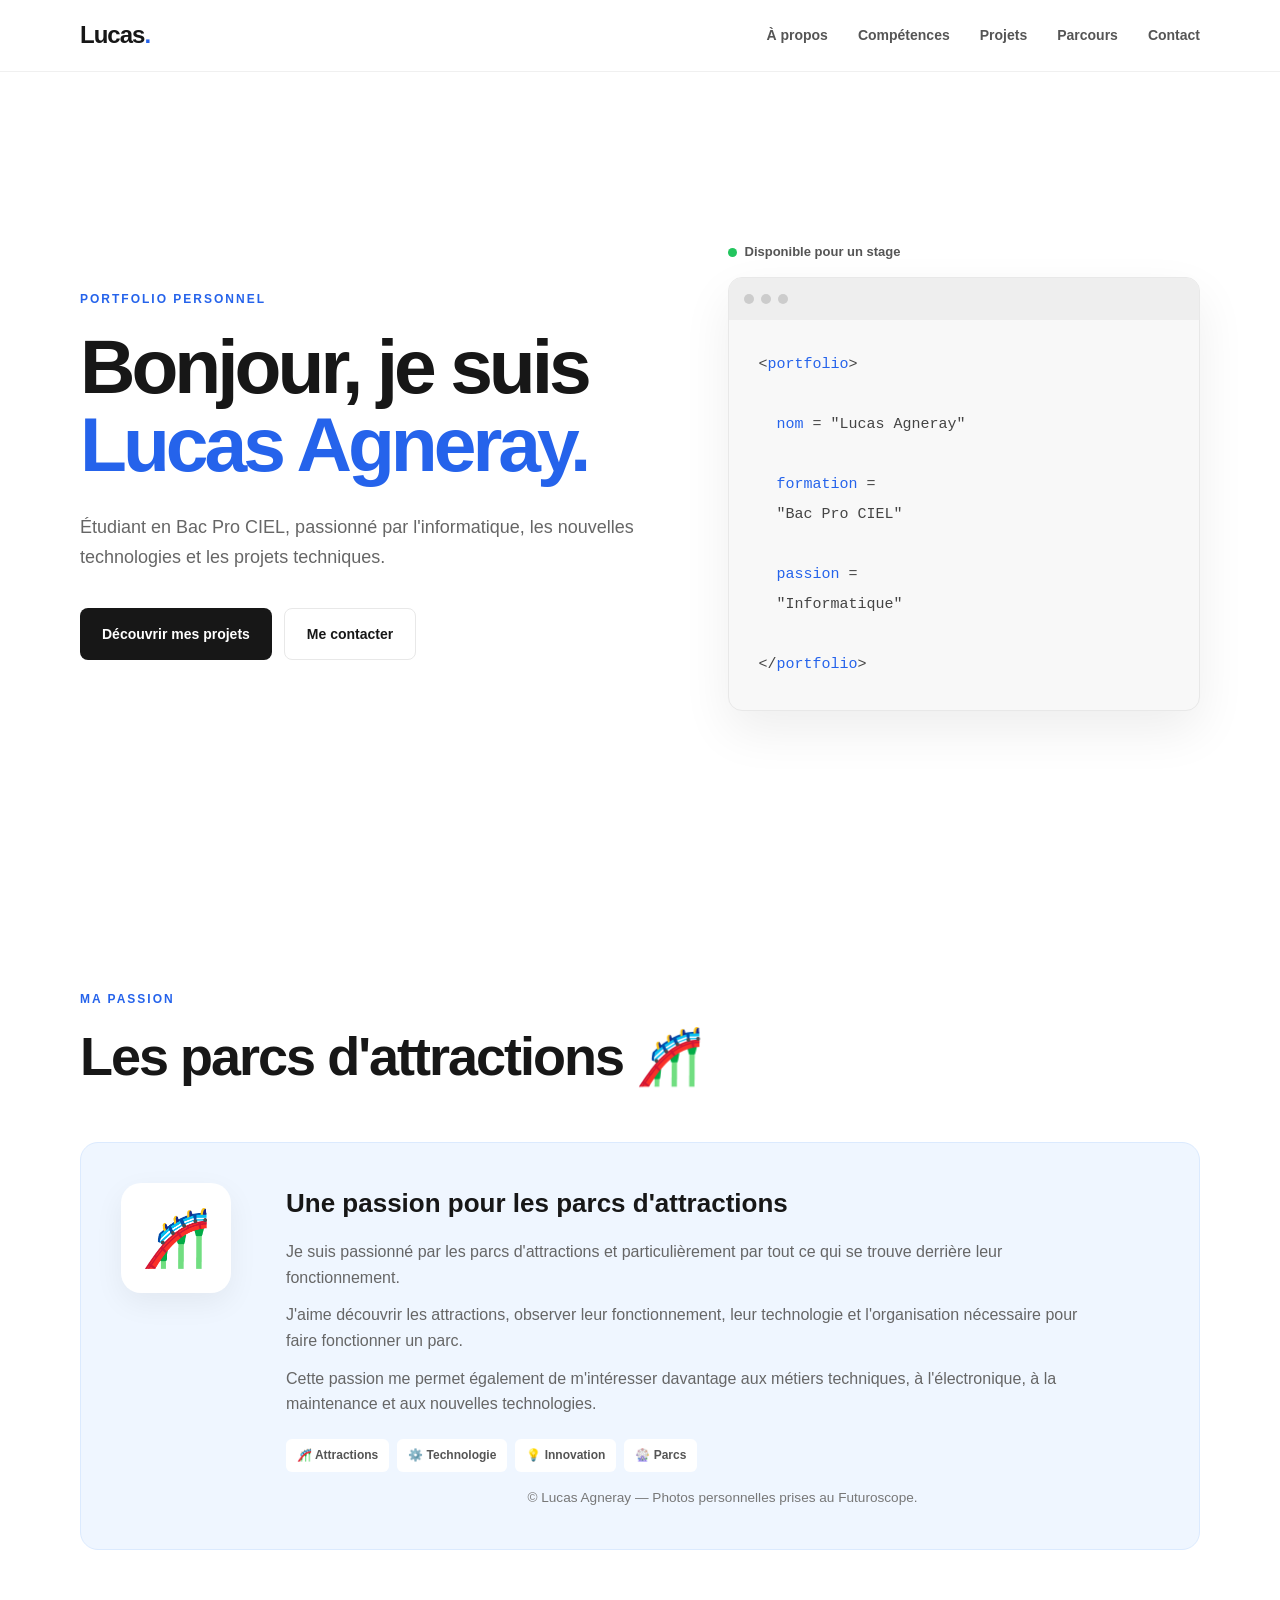
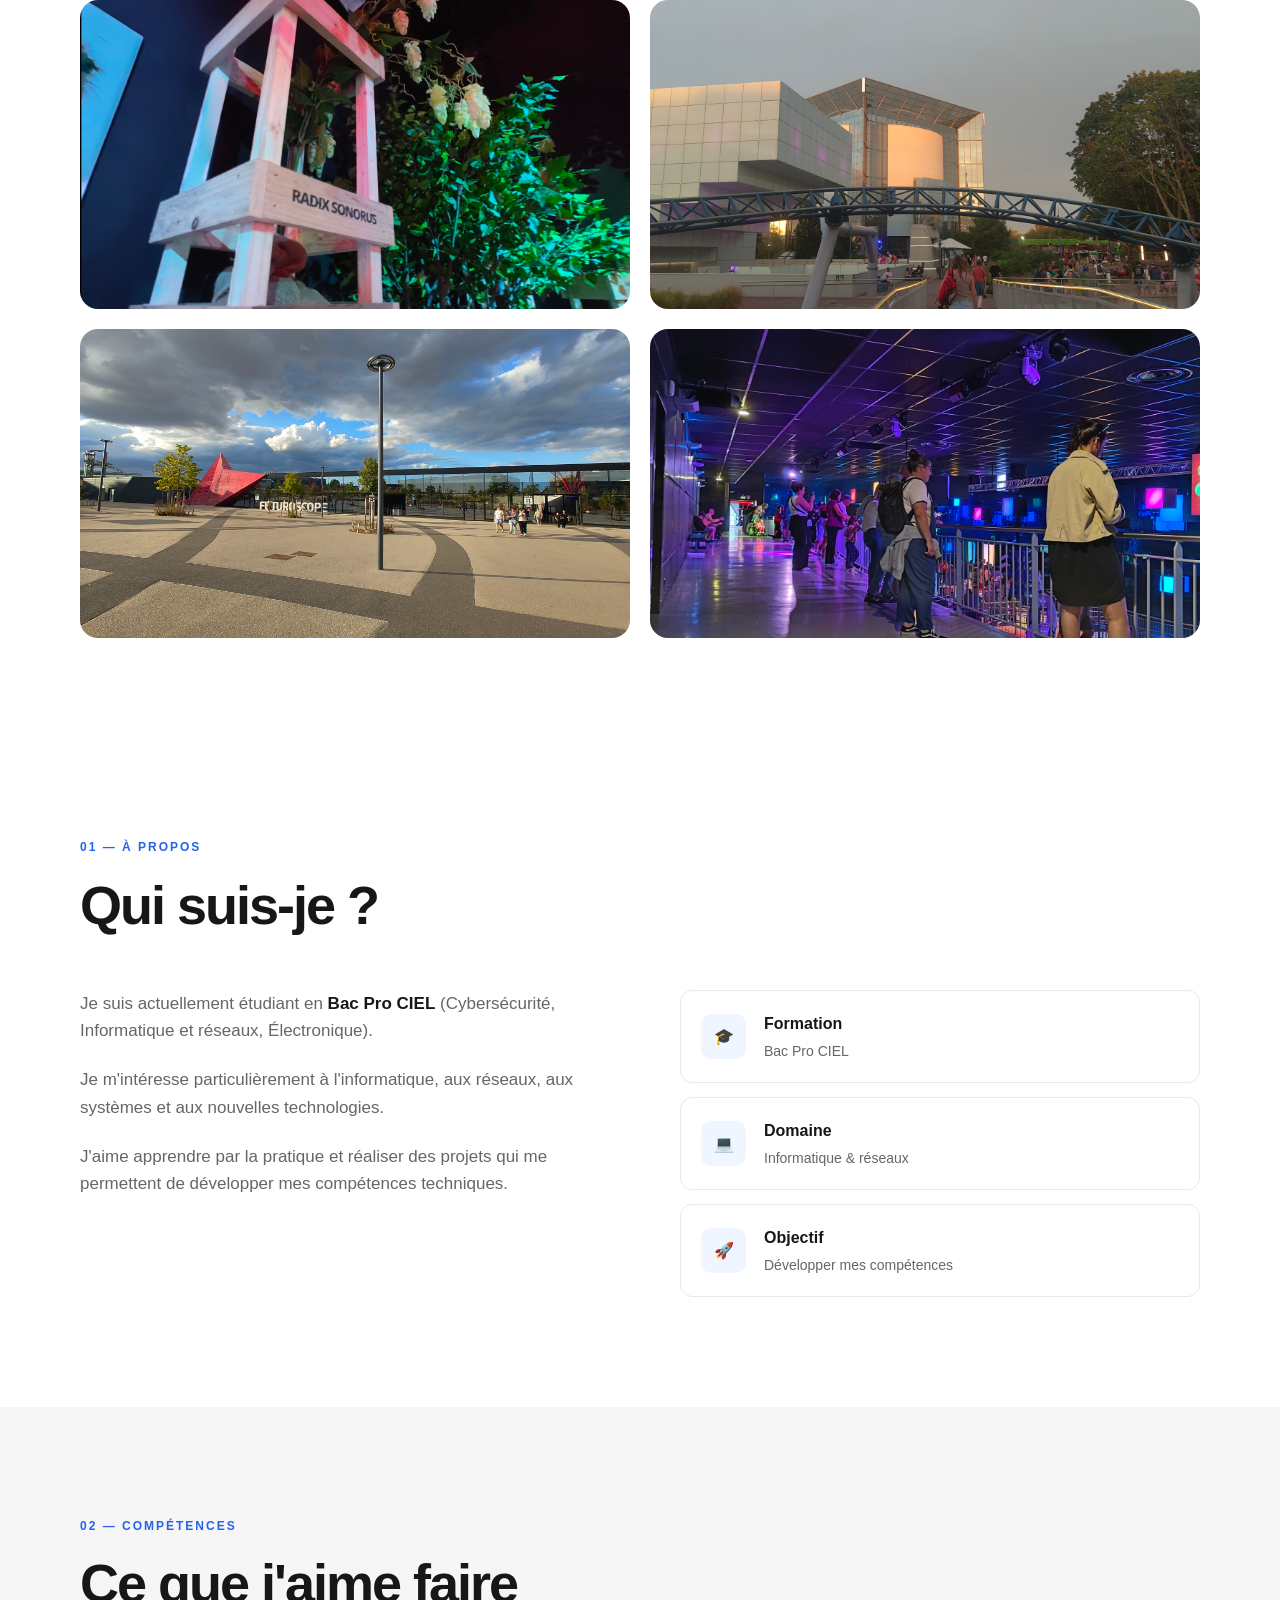
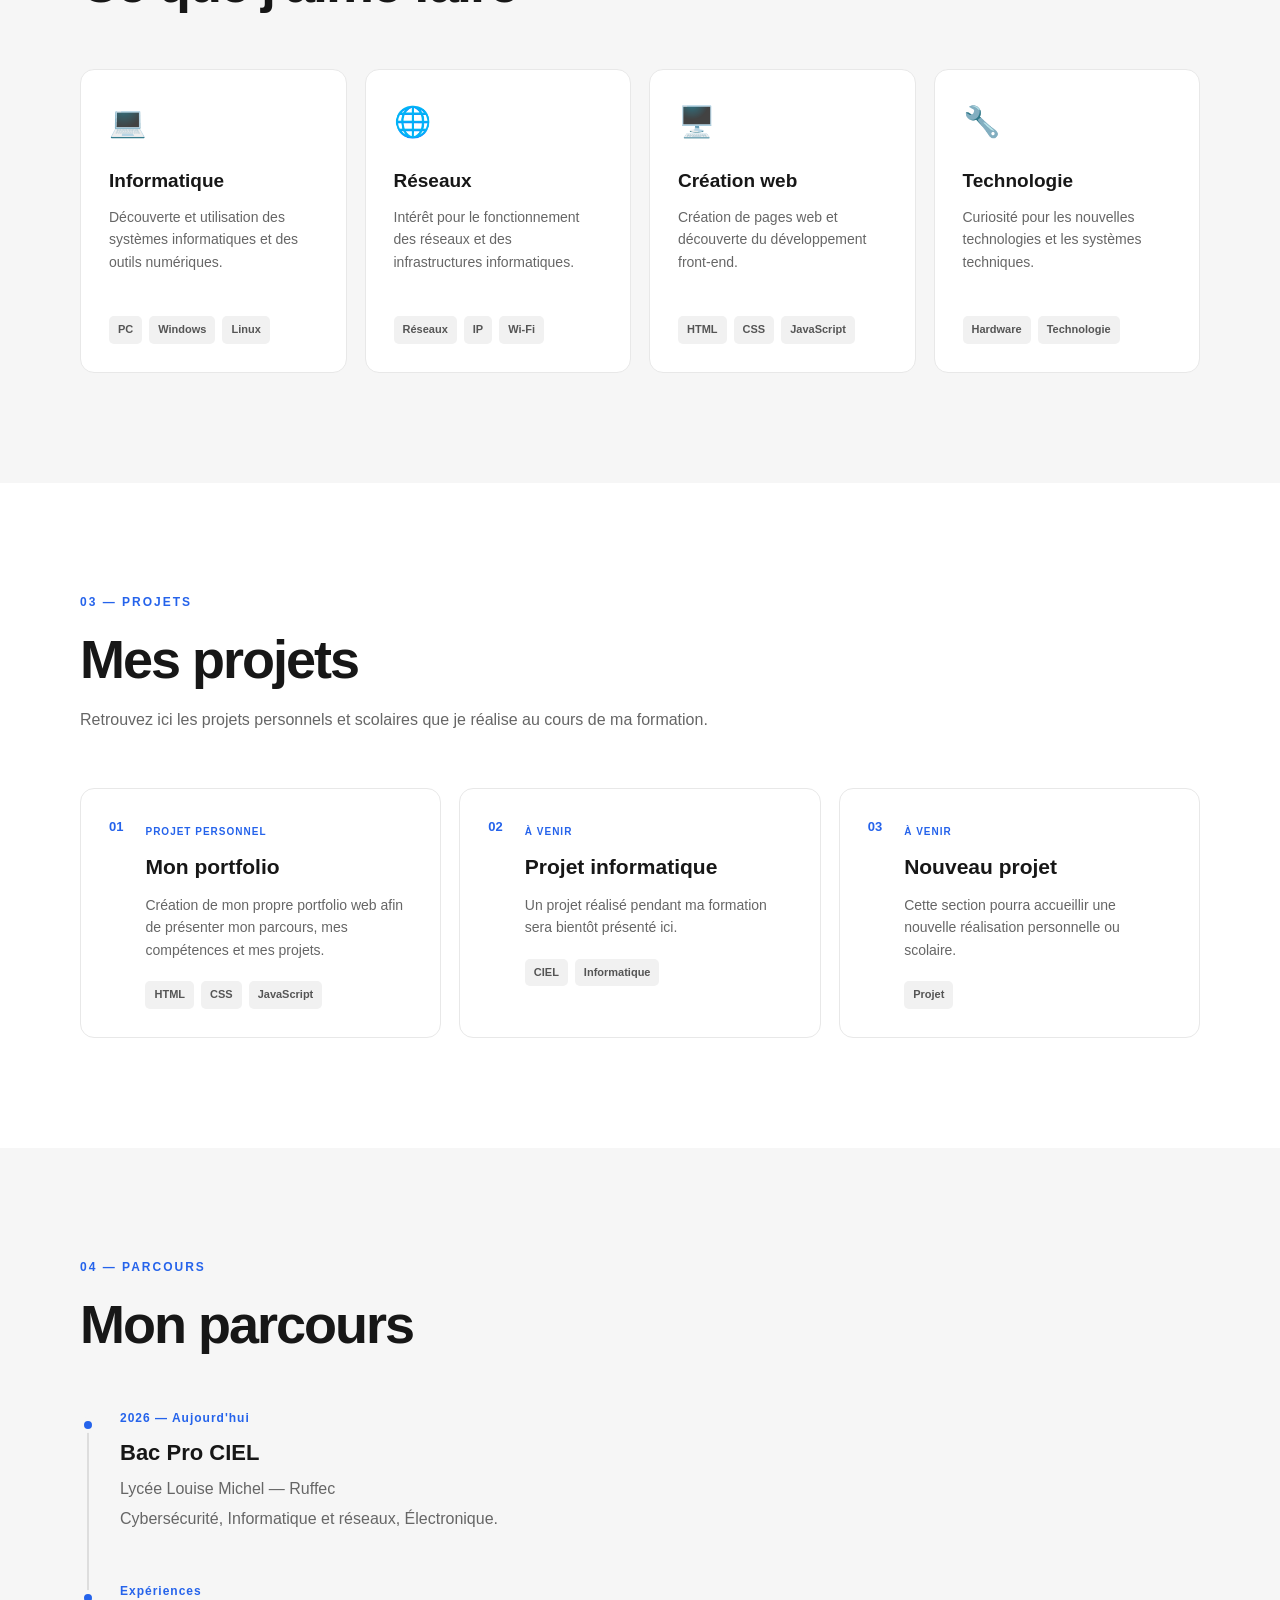
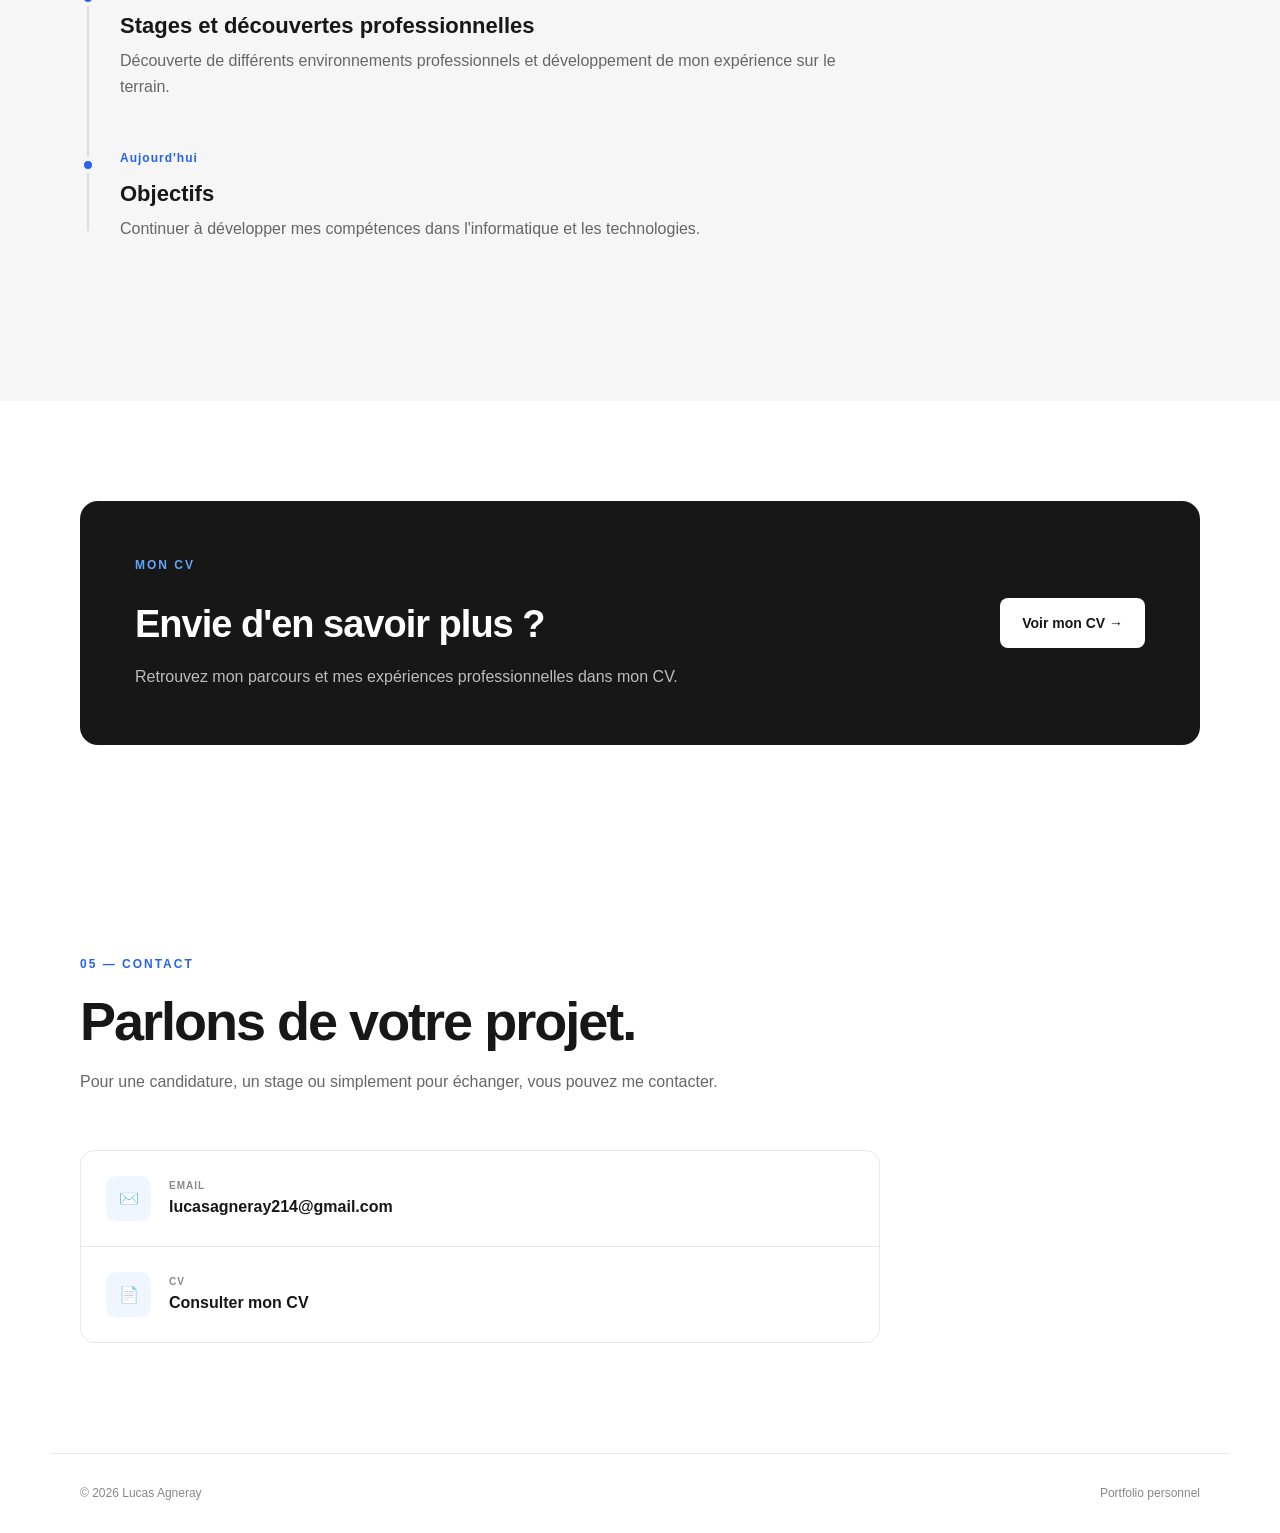
==== index.html @ c35732d3 "Version propre du portfolio" ====
<!DOCTYPE html>
<html lang="fr">
<head>
    <meta charset="UTF-8">
    <meta name="viewport" content="width=device-width, initial-scale=1.0">

    <!-- Empêche les moteurs de recherche d'indexer la page -->
    <meta name="robots" content="noindex, nofollow, noarchive">

    <meta name="description" content="Portfolio personnel de Lucas Agneray">
    <title>Lucas Agneray — Portfolio</title>

    <link rel="stylesheet" href="style.css">
</head>

<body>

    <!-- ================= HEADER ================= -->

    <header class="header">
        <nav class="navbar">

            <a href="#accueil" class="logo">
                Lucas<span>.</span>
            </a>

            <div class="nav-links">
                <a href="#apropos">À propos</a>
                <a href="#competences">Compétences</a>
                <a href="#projets">Projets</a>
                <a href="#parcours">Parcours</a>
                <a href="#contact">Contact</a>
            </div>

            <button class="menu-button" id="menuButton" aria-label="Ouvrir le menu">
                ☰
            </button>

        </nav>
    </header>


    <main>

        <!-- ================= ACCUEIL ================= -->

        <section id="accueil" class="hero">

            <div class="hero-content">

                <p class="eyebrow">PORTFOLIO PERSONNEL</p>

                <h1>
                    Bonjour, je suis<br>
                    <span>Lucas Agneray.</span>
                </h1>

                <p class="hero-description">
                    Étudiant en Bac Pro CIEL, passionné par
                    l'informatique, les nouvelles technologies
                    et les projets techniques.
                </p>

                <div class="hero-buttons">
                    <a href="#projets" class="button primary">
                        Découvrir mes projets
                    </a>

                    <a href="#contact" class="button secondary">
                        Me contacter
                    </a>
                </div>

            </div>

            <div class="hero-card">

                <div class="status">
                    <span class="status-dot"></span>
                    Disponible pour un stage
                </div>

                <div class="code-window">

                    <div class="window-top">
                        <span></span>
                        <span></span>
                        <span></span>
                    </div>

                    <pre><code>&lt;<span>portfolio</span>&gt;

  <span>nom</span> = "Lucas Agneray"

  <span>formation</span> =
  "Bac Pro CIEL"

  <span>passion</span> =
  "Informatique"

&lt;/<span>portfolio</span>&gt;</code></pre>

                </div>

            </div>

        </section>


        <!-- ================= À PROPOS ================= -->
    <!-- ================= PASSION ================= -->

<section id="passion" class="section passion-section">

    <div class="section-title">

        <p class="eyebrow">MA PASSION</p>

        <h2>Les parcs d'attractions 🎢</h2>

    </div>

    <div class="passion-card">

        <div class="passion-icon">

            🎢

        </div>

        <div class="passion-content">

            <h3>Une passion pour les parcs d'attractions</h3>

            <p>

                Je suis passionné par les parcs d'attractions et

                particulièrement par tout ce qui se trouve derrière

                leur fonctionnement.

            </p>

            <p>

                J'aime découvrir les attractions, observer leur

                fonctionnement, leur technologie et l'organisation

                nécessaire pour faire fonctionner un parc.

            </p>

            <p>

                Cette passion me permet également de m'intéresser

                davantage aux métiers techniques, à l'électronique,

                à la maintenance et aux nouvelles technologies.

            </p>

            <div class="passion-tags">

                <span>🎢 Attractions</span>

                <span>⚙️ Technologie</span>

                <span>💡 Innovation</span>

                <span>🎡 Parcs</span>

            </div>
            <!-- ================= CRÉDIT PHOTOS ================= -->

<div class="photo-credit">

    © Lucas Agneray — Photos personnelles prises au Futuroscope.

</div>

        </div>

    </div>

    <!-- ================= PHOTOS ================= -->

    <div class="passion-gallery">

        <img src="LSDM1.jpg" alt="Photo prise au Futuroscope">

        <img src="OM1.jpg" alt="Photo prise au Futuroscope">

        <img src="EP1.jpg" alt="Photo prise au Futuroscope">

        <img src="DALR1.jpg" alt="Photo prise au Futuroscope">

    </div>

</section>
        <section id="apropos" class="section">

            <div class="section-title">
                <p class="eyebrow">01 — À PROPOS</p>
                <h2>Qui suis-je ?</h2>
            </div>

            <div class="about-grid">

                <div class="about-text">

                    <p>
                        Je suis actuellement étudiant en
                        <strong>Bac Pro CIEL</strong>
                        (Cybersécurité, Informatique et réseaux,
                        Électronique).
                    </p>

                    <p>
                        Je m'intéresse particulièrement à
                        l'informatique, aux réseaux, aux systèmes
                        et aux nouvelles technologies.
                    </p>

                    <p>
                        J'aime apprendre par la pratique et
                        réaliser des projets qui me permettent
                        de développer mes compétences techniques.
                    </p>

                </div>

                <div class="about-info">

                    <div class="info-card">
                        <span class="info-icon">🎓</span>
                        <div>
                            <strong>Formation</strong>
                            <p>Bac Pro CIEL</p>
                        </div>
                    </div>

                    <div class="info-card">
                        <span class="info-icon">💻</span>
                        <div>
                            <strong>Domaine</strong>
                            <p>Informatique & réseaux</p>
                        </div>
                    </div>

                    <div class="info-card">
                        <span class="info-icon">🚀</span>
                        <div>
                            <strong>Objectif</strong>
                            <p>Développer mes compétences</p>
                        </div>
                    </div>

                </div>

            </div>

        </section>


        <!-- ================= COMPÉTENCES ================= -->

        <section id="competences" class="section gray-section">

            <div class="section-title">
                <p class="eyebrow">02 — COMPÉTENCES</p>
                <h2>Ce que j'aime faire</h2>
            </div>

            <div class="skills-grid">

                <article class="skill-card">

                    <div class="skill-icon">💻</div>

                    <h3>Informatique</h3>

                    <p>
                        Découverte et utilisation des systèmes
                        informatiques et des outils numériques.
                    </p>

                    <div class="tags">
                        <span>PC</span>
                        <span>Windows</span>
                        <span>Linux</span>
                    </div>

                </article>


                <article class="skill-card">

                    <div class="skill-icon">🌐</div>

                    <h3>Réseaux</h3>

                    <p>
                        Intérêt pour le fonctionnement des réseaux
                        et des infrastructures informatiques.
                    </p>

                    <div class="tags">
                        <span>Réseaux</span>
                        <span>IP</span>
                        <span>Wi-Fi</span>
                    </div>

                </article>


                <article class="skill-card">

                    <div class="skill-icon">🖥️</div>

                    <h3>Création web</h3>

                    <p>
                        Création de pages web et découverte du
                        développement front-end.
                    </p>

                    <div class="tags">
                        <span>HTML</span>
                        <span>CSS</span>
                        <span>JavaScript</span>
                    </div>

                </article>


                <article class="skill-card">

                    <div class="skill-icon">🔧</div>

                    <h3>Technologie</h3>

                    <p>
                        Curiosité pour les nouvelles technologies
                        et les systèmes techniques.
                    </p>

                    <div class="tags">
                        <span>Hardware</span>
                        <span>Technologie</span>
                    </div>

                </article>

            </div>

        </section>


        <!-- ================= PROJETS ================= -->

        <section id="projets" class="section">

            <div class="section-title">
                <p class="eyebrow">03 — PROJETS</p>
                <h2>Mes projets</h2>

                <p class="section-description">
                    Retrouvez ici les projets personnels et scolaires
                    que je réalise au cours de ma formation.
                </p>
            </div>


            <div class="projects-grid">

                <article class="project-card">

                    <div class="project-number">
                        01
                    </div>

                    <div>
                        <span class="project-type">
                            PROJET PERSONNEL
                        </span>

                        <h3>Mon portfolio</h3>

                        <p>
                            Création de mon propre portfolio web
                            afin de présenter mon parcours,
                            mes compétences et mes projets.
                        </p>

                        <div class="tags">
                            <span>HTML</span>
                            <span>CSS</span>
                            <span>JavaScript</span>
                        </div>
                    </div>

                </article>


                <article class="project-card">

                    <div class="project-number">
                        02
                    </div>

                    <div>
                        <span class="project-type">
                            À VENIR
                        </span>

                        <h3>Projet informatique</h3>

                        <p>
                            Un projet réalisé pendant ma formation
                            sera bientôt présenté ici.
                        </p>

                        <div class="tags">
                            <span>CIEL</span>
                            <span>Informatique</span>
                        </div>
                    </div>

                </article>


                <article class="project-card">

                    <div class="project-number">
                        03
                    </div>

                    <div>
                        <span class="project-type">
                            À VENIR
                        </span>

                        <h3>Nouveau projet</h3>

                        <p>
                            Cette section pourra accueillir une
                            nouvelle réalisation personnelle ou scolaire.
                        </p>

                        <div class="tags">
                            <span>Projet</span>
                        </div>
                    </div>

                </article>

            </div>

        </section>


        <!-- ================= PARCOURS ================= -->

        <section id="parcours" class="section gray-section">

            <div class="section-title">
                <p class="eyebrow">04 — PARCOURS</p>
                <h2>Mon parcours</h2>
            </div>


            <div class="timeline">

                <div class="timeline-item">

                    <div class="timeline-dot"></div>

                    <div class="timeline-content">

                        <span class="timeline-date">
                            2026 — Aujourd'hui
                        </span>

                        <h3>Bac Pro CIEL</h3>

                        <p>
                            Lycée Louise Michel — Ruffec
                        </p>

                        <p>
                            Cybersécurité, Informatique et réseaux,
                            Électronique.
                        </p>

                    </div>

                </div>


                <div class="timeline-item">

                    <div class="timeline-dot"></div>

                    <div class="timeline-content">

                        <span class="timeline-date">
                            Expériences
                        </span>

                        <h3>Stages et découvertes professionnelles</h3>

                        <p>
                            Découverte de différents environnements
                            professionnels et développement de mon
                            expérience sur le terrain.
                        </p>

                    </div>

                </div>


                <div class="timeline-item">

                    <div class="timeline-dot"></div>

                    <div class="timeline-content">

                        <span class="timeline-date">
                            Aujourd'hui
                        </span>

                        <h3>Objectifs</h3>

                        <p>
                            Continuer à développer mes compétences
                            dans l'informatique et les technologies.
                        </p>

                    </div>

                </div>

            </div>

        </section>


        <!-- ================= CV ================= -->

        <section class="cv-section">

            <div>

                <p class="eyebrow">MON CV</p>

                <h2>
                    Envie d'en savoir plus ?
                </h2>

                <p>
                    Retrouvez mon parcours et mes expériences
                    professionnelles dans mon CV.
                </p>

            </div>

            <a href="CV.pdf" class="button white-button" target="_blank">
                Voir mon CV →
            </a>

        </section>


        <!-- ================= CONTACT ================= -->

        <section id="contact" class="section">

            <div class="contact-container">

                <div class="section-title">

                    <p class="eyebrow">05 — CONTACT</p>

                    <h2>
                        Parlons de votre projet.
                    </h2>

                    <p class="section-description">
                        Pour une candidature, un stage ou simplement
                        pour échanger, vous pouvez me contacter.
                    </p>

                </div>


                <div class="contact-card">

                    <div class="contact-item">

                        <span>✉️</span>

                        <div>
                            <small>EMAIL</small>

                            <a href="mailto:lucasagneray214@gmail.com">
                                lucasagneray214@gmail.com
                            </a>
                        </div>

                    </div>


                    <div class="contact-item">

                        <span>📄</span>

                        <div>
                            <small>CV</small>

                            <a href="CV.pdf" target="_blank">
                                Consulter mon CV
                            </a>
                        </div>

                    </div>

                </div>

            </div>

        </section>

    </main>


    <!-- ================= FOOTER ================= -->

    <footer class="footer">

        <p>
            © <span id="year"></span> Lucas Agneray
        </p>

        <p>
            Portfolio personnel
        </p>

    </footer>


    <script src="script.js"></script>

</body>
</html>
---- style.css ----
/* ==================================================
   RESET
================================================== */

* {
    margin: 0;
    padding: 0;
    box-sizing: border-box;
}

html {
    scroll-behavior: smooth;
}

body {
    font-family: Arial, Helvetica, sans-serif;
    color: #171717;
    background: #ffffff;
    line-height: 1.6;
}

a {
    color: inherit;
    text-decoration: none;
}

button {
    font-family: inherit;
}


/* ==================================================
   VARIABLES
================================================== */

:root {
    --black: #171717;
    --gray: #666666;
    --light-gray: #f6f6f6;
    --border: #e8e8e8;
    --accent: #2563eb;
    --accent-light: #eff6ff;
    --white: #ffffff;
}


/* ==================================================
   HEADER
================================================== */

.header {
    position: fixed;
    top: 0;
    left: 0;
    width: 100%;
    height: 72px;
    background: rgba(255, 255, 255, 0.92);
    backdrop-filter: blur(12px);
    border-bottom: 1px solid rgba(0, 0, 0, 0.06);
    z-index: 1000;
}

.navbar {
    max-width: 1180px;
    height: 100%;
    margin: auto;
    padding: 0 30px;

    display: flex;
    align-items: center;
    justify-content: space-between;
}

.logo {
    font-size: 24px;
    font-weight: 800;
    letter-spacing: -1px;
}

.logo span {
    color: var(--accent);
}

.nav-links {
    display: flex;
    gap: 30px;
}

.nav-links a {
    font-size: 14px;
    font-weight: 600;
    color: #555;
    transition: 0.2s;
}

.nav-links a:hover {
    color: var(--accent);
}

.menu-button {
    display: none;
    border: none;
    background: none;
    font-size: 25px;
    cursor: pointer;
}


/* ==================================================
   HERO
================================================== */

.hero {
    min-height: 100vh;
    max-width: 1180px;
    margin: auto;
    padding: 150px 30px 100px;

    display: grid;
    grid-template-columns: 1.1fr 0.9fr;
    align-items: center;
    gap: 70px;
}

.eyebrow {
    color: var(--accent);
    font-size: 12px;
    font-weight: 800;
    letter-spacing: 2px;
    margin-bottom: 18px;
}

.hero h1 {
    font-size: clamp(48px, 6vw, 78px);
    line-height: 1.02;
    letter-spacing: -4px;
    margin-bottom: 28px;
}

.hero h1 span {
    color: var(--accent);
}

.hero-description {
    max-width: 580px;
    color: var(--gray);
    font-size: 18px;
    line-height: 1.7;
    margin-bottom: 35px;
}

.hero-buttons {
    display: flex;
    gap: 12px;
    flex-wrap: wrap;
}

.button {
    display: inline-flex;
    align-items: center;
    justify-content: center;

    padding: 14px 22px;
    border-radius: 8px;

    font-size: 14px;
    font-weight: 700;

    transition: 0.2s;
}

.button.primary {
    background: var(--black);
    color: white;
}

.button.primary:hover {
    transform: translateY(-2px);
    background: #333;
}

.button.secondary {
    border: 1px solid var(--border);
    background: white;
}

.button.secondary:hover {
    border-color: var(--accent);
    color: var(--accent);
}


/* ==================================================
   HERO CARD
================================================== */

.hero-card {
    position: relative;
}

.status {
    display: inline-flex;
    align-items: center;
    gap: 8px;

    margin-bottom: 15px;

    font-size: 13px;
    font-weight: 600;
    color: #555;
}

.status-dot {
    width: 9px;
    height: 9px;
    background: #22c55e;
    border-radius: 50%;
}

.code-window {
    background: #f8f8f8;
    border: 1px solid var(--border);
    border-radius: 14px;
    overflow: hidden;
    box-shadow: 0 20px 50px rgba(0, 0, 0, 0.07);
}

.window-top {
    height: 42px;
    display: flex;
    align-items: center;
    gap: 7px;
    padding: 0 15px;
    background: #eeeeee;
}

.window-top span {
    width: 10px;
    height: 10px;
    border-radius: 50%;
    background: #cccccc;
}

.code-window pre {
    padding: 30px;
    overflow-x: auto;
}

.code-window code {
    font-family: "Courier New", monospace;
    font-size: 15px;
    line-height: 2;
    color: #444;
}

.code-window code span {
    color: var(--accent);
}


/* ==================================================
   SECTIONS
================================================== */

.section {
    max-width: 1180px;
    margin: auto;
    padding: 110px 30px;
}

.gray-section {
    max-width: none;
    padding-left: max(30px, calc((100% - 1120px) / 2));
    padding-right: max(30px, calc((100% - 1120px) / 2));
    background: var(--light-gray);
}

.section-title {
    max-width: 700px;
    margin-bottom: 55px;
}

.section-title h2 {
    font-size: clamp(36px, 5vw, 54px);
    line-height: 1.1;
    letter-spacing: -2px;
}

.section-description {
    color: var(--gray);
    margin-top: 18px;
}


/* ==================================================
   ABOUT
================================================== */

.about-grid {
    display: grid;
    grid-template-columns: 1fr 1fr;
    gap: 80px;
}

.about-text {
    font-size: 17px;
    color: var(--gray);
}

.about-text p {
    margin-bottom: 22px;
}

.about-text strong {
    color: var(--black);
}

.about-info {
    display: flex;
    flex-direction: column;
    gap: 14px;
}

.info-card {
    display: flex;
    align-items: center;
    gap: 18px;

    padding: 20px;

    border: 1px solid var(--border);
    border-radius: 12px;
    background: white;
}

.info-icon {
    width: 45px;
    height: 45px;

    display: flex;
    align-items: center;
    justify-content: center;

    background: var(--accent-light);
    border-radius: 10px;
}

.info-card strong {
    display: block;
    margin-bottom: 3px;
}

.info-card p {
    color: var(--gray);
    font-size: 14px;
}


/* ==================================================
   SKILLS
================================================== */

.skills-grid {
    display: grid;
    grid-template-columns: repeat(4, 1fr);
    gap: 18px;
}

.skill-card {
    background: white;
    border: 1px solid var(--border);
    border-radius: 14px;
    padding: 28px;

    transition: 0.25s;
}

.skill-card:hover {
    transform: translateY(-5px);
    box-shadow: 0 15px 35px rgba(0, 0, 0, 0.07);
}

.skill-icon {
    font-size: 30px;
    margin-bottom: 20px;
}

.skill-card h3 {
    font-size: 19px;
    margin-bottom: 10px;
}

.skill-card p {
    color: var(--gray);
    font-size: 14px;
    min-height: 90px;
}

.tags {
    display: flex;
    gap: 7px;
    flex-wrap: wrap;
    margin-top: 20px;
}

.tags span {
    background: #f1f1f1;
    border-radius: 5px;
    padding: 5px 9px;

    font-size: 11px;
    font-weight: 700;
    color: #555;
}


/* ==================================================
   PROJECTS
================================================== */

.projects-grid {
    display: grid;
    grid-template-columns: repeat(3, 1fr);
    gap: 18px;
}

.project-card {
    border: 1px solid var(--border);
    border-radius: 14px;
    padding: 28px;

    display: grid;
    grid-template-columns: auto 1fr;
    gap: 22px;

    transition: 0.25s;
}

.project-card:hover {
    border-color: #cfcfcf;
    transform: translateY(-4px);
}

.project-number {
    font-size: 13px;
    font-weight: 800;
    color: var(--accent);
}

.project-type {
    color: var(--accent);
    font-size: 10px;
    font-weight: 800;
    letter-spacing: 1px;
}

.project-card h3 {
    margin: 8px 0 10px;
    font-size: 21px;
}

.project-card p {
    color: var(--gray);
    font-size: 14px;
}


/* ==================================================
   TIMELINE
================================================== */

.timeline {
    max-width: 800px;
    position: relative;
}

.timeline::before {
    content: "";

    position: absolute;
    left: 7px;
    top: 10px;
    bottom: 10px;

    width: 2px;
    background: #dddddd;
}

.timeline-item {
    position: relative;
    padding-left: 40px;
    margin-bottom: 50px;
}

.timeline-dot {
    position: absolute;
    left: 0;
    top: 8px;

    width: 16px;
    height: 16px;

    border-radius: 50%;
    background: var(--accent);
    border: 4px solid var(--light-gray);
}

.timeline-date {
    display: block;
    color: var(--accent);
    font-size: 12px;
    font-weight: 800;
    letter-spacing: 1px;
    margin-bottom: 7px;
}

.timeline-content h3 {
    font-size: 22px;
    margin-bottom: 5px;
}

.timeline-content p {
    color: var(--gray);
    margin-bottom: 5px;
}


/* ==================================================
   CV SECTION
================================================== */

.cv-section {
    max-width: 1120px;
    margin: 100px auto;
    padding: 55px;

    border-radius: 18px;

    background: var(--black);
    color: white;

    display: flex;
    justify-content: space-between;
    align-items: center;
    gap: 30px;
}

.cv-section .eyebrow {
    color: #60a5fa;
}

.cv-section h2 {
    font-size: 38px;
    letter-spacing: -1px;
    margin-bottom: 10px;
}

.cv-section p {
    color: #bdbdbd;
}

.white-button {
    background: white;
    color: var(--black);
    white-space: nowrap;
}

.white-button:hover {
    transform: translateY(-2px);
}


/* ==================================================
   CONTACT
================================================== */

.contact-container {
    max-width: 800px;
}

.contact-card {
    border: 1px solid var(--border);
    border-radius: 14px;
    overflow: hidden;
}

.contact-item {
    display: flex;
    align-items: center;
    gap: 18px;

    padding: 25px;

    border-bottom: 1px solid var(--border);
}

.contact-item:last-child {
    border-bottom: none;
}

.contact-item > span {
    width: 45px;
    height: 45px;

    display: flex;
    align-items: center;
    justify-content: center;

    background: var(--accent-light);
    border-radius: 10px;
}

.contact-item small {
    display: block;
    color: #888;
    font-size: 10px;
    font-weight: 800;
    letter-spacing: 1px;
}

.contact-item a {
    font-weight: 600;
}

.contact-item a:hover {
    color: var(--accent);
}


/* ==================================================
   FOOTER
================================================== */

.footer {
    max-width: 1180px;
    margin: auto;

    padding: 30px;

    border-top: 1px solid var(--border);

    display: flex;
    justify-content: space-between;

    color: #888;
    font-size: 12px;
}


/* ==================================================
   RESPONSIVE
================================================== */

@media (max-width: 900px) {

    .nav-links {
        position: absolute;
        top: 72px;
        left: 0;
        width: 100%;

        display: none;
        flex-direction: column;
        gap: 0;

        background: white;
        border-bottom: 1px solid var(--border);
    }

    .nav-links.active {
        display: flex;
    }

    .nav-links a {
        padding: 16px 30px;
        border-bottom: 1px solid var(--border);
    }

    .menu-button {
        display: block;
    }

    .hero {
        grid-template-columns: 1fr;
        padding-top: 130px;
    }

    .skills-grid {
        grid-template-columns: repeat(2, 1fr);
    }

    .projects-grid {
        grid-template-columns: 1fr;
    }

    .about-grid {
        grid-template-columns: 1fr;
    }

    .cv-section {
        margin-left: 30px;
        margin-right: 30px;
    }
}


@media (max-width: 600px) {

    .navbar {
        padding: 0 20px;
    }

    .hero {
        padding-left: 20px;
        padding-right: 20px;
    }

    .hero h1 {
        font-size: 48px;
        letter-spacing: -2px;
    }

    .hero-description {
        font-size: 16px;
    }

    .section {
        padding: 80px 20px;
    }

    .gray-section {
        padding-left: 20px;
        padding-right: 20px;
    }

    .skills-grid {
        grid-template-columns: 1fr;
    }

    .cv-section {
        margin: 50px 20px;
        padding: 35px 25px;

        flex-direction: column;
        align-items: flex-start;
    }

    .cv-section h2 {
        font-size: 30px;
    }

    .footer {
        padding: 25px 20px;
    }

    .code-window pre {
        padding: 20px;
    }

    .code-window code {
        font-size: 12px;
    }
}
/* ==================================================
   PASSION
================================================== */

.passion-section {
    padding-top: 90px;
    padding-bottom: 90px;
}

.passion-card {
    display: grid;
    grid-template-columns: 130px 1fr;
    gap: 35px;

    padding: 40px;

    background: var(--accent-light);
    border: 1px solid #dbeafe;
    border-radius: 18px;
}

.passion-icon {
    width: 110px;
    height: 110px;

    display: flex;
    align-items: center;
    justify-content: center;

    background: white;
    border-radius: 20px;

    font-size: 55px;

    box-shadow: 0 10px 30px rgba(0, 0, 0, 0.06);
}

.passion-content h3 {
    font-size: 26px;
    margin-bottom: 15px;
}

.passion-content p {
    color: var(--gray);
    margin-bottom: 12px;
    max-width: 800px;
}

.passion-tags {
    display: flex;
    flex-wrap: wrap;
    gap: 8px;
    margin-top: 22px;
}

.passion-tags span {
    padding: 7px 11px;

    background: white;
    border-radius: 6px;

    font-size: 12px;
    font-weight: 700;
    color: #555;
}


/* VERSION MOBILE */

@media (max-width: 600px) {

    .passion-card {
        grid-template-columns: 1fr;
        padding: 28px;
    }

    .passion-icon {
        width: 80px;
        height: 80px;
        font-size: 40px;
    }

    .passion-content h3 {
        font-size: 22px;
    }

}
/* ================= GALERIE PASSION ================= */

.passion-gallery {
    display: grid;
    grid-template-columns: repeat(2, 1fr);
    gap: 20px;
    margin-top: 50px;
}

.passion-gallery img {
    width: 100%;
    aspect-ratio: 16 / 9;
    object-fit: cover;
    border-radius: 18px;
    display: block;
    transition: transform 0.3s ease;
}

.passion-gallery img:hover {
    transform: scale(1.02);
}

@media (max-width: 700px) {
    .passion-gallery {
        grid-template-columns: 1fr;
    }
}
/* ================= CRÉDIT PHOTOS ================= */

.photo-credit {
    margin-top: 15px;
    text-align: center;
    font-size: 0.85rem;
    color: #777;
}
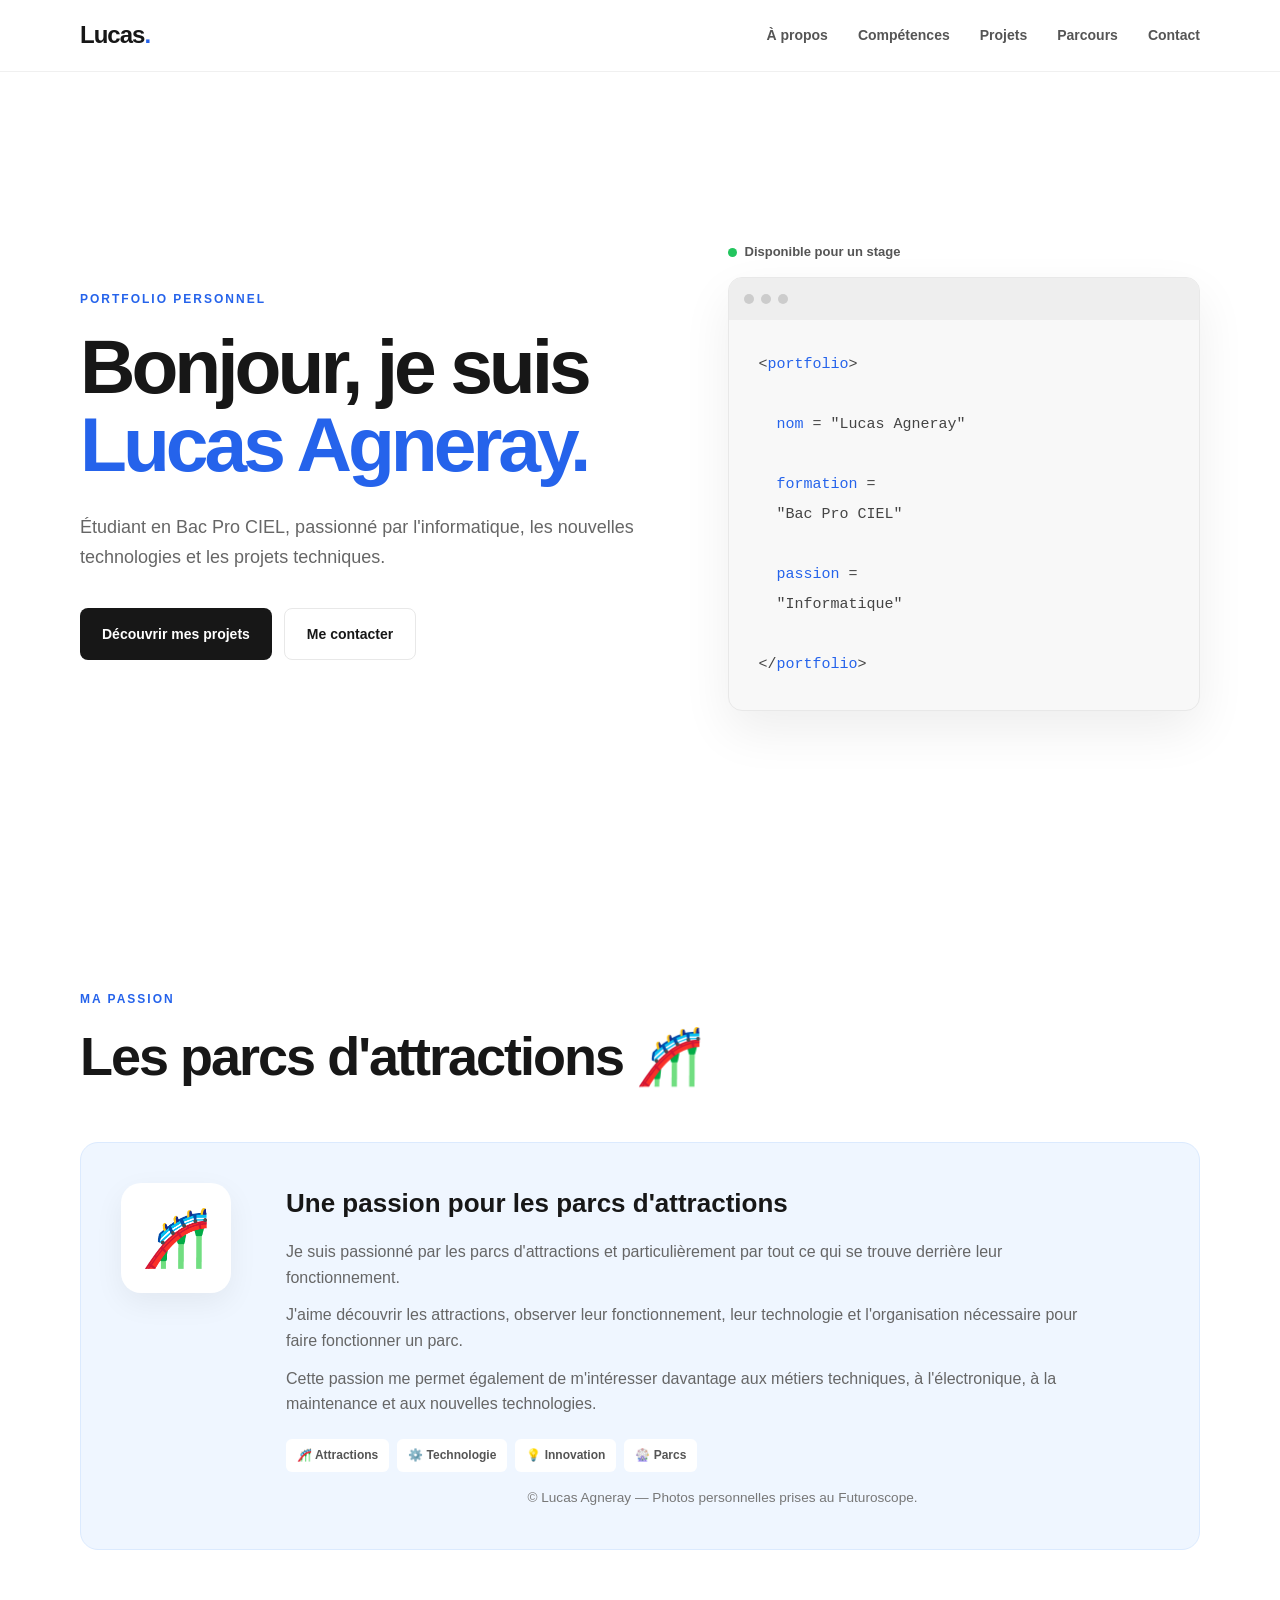
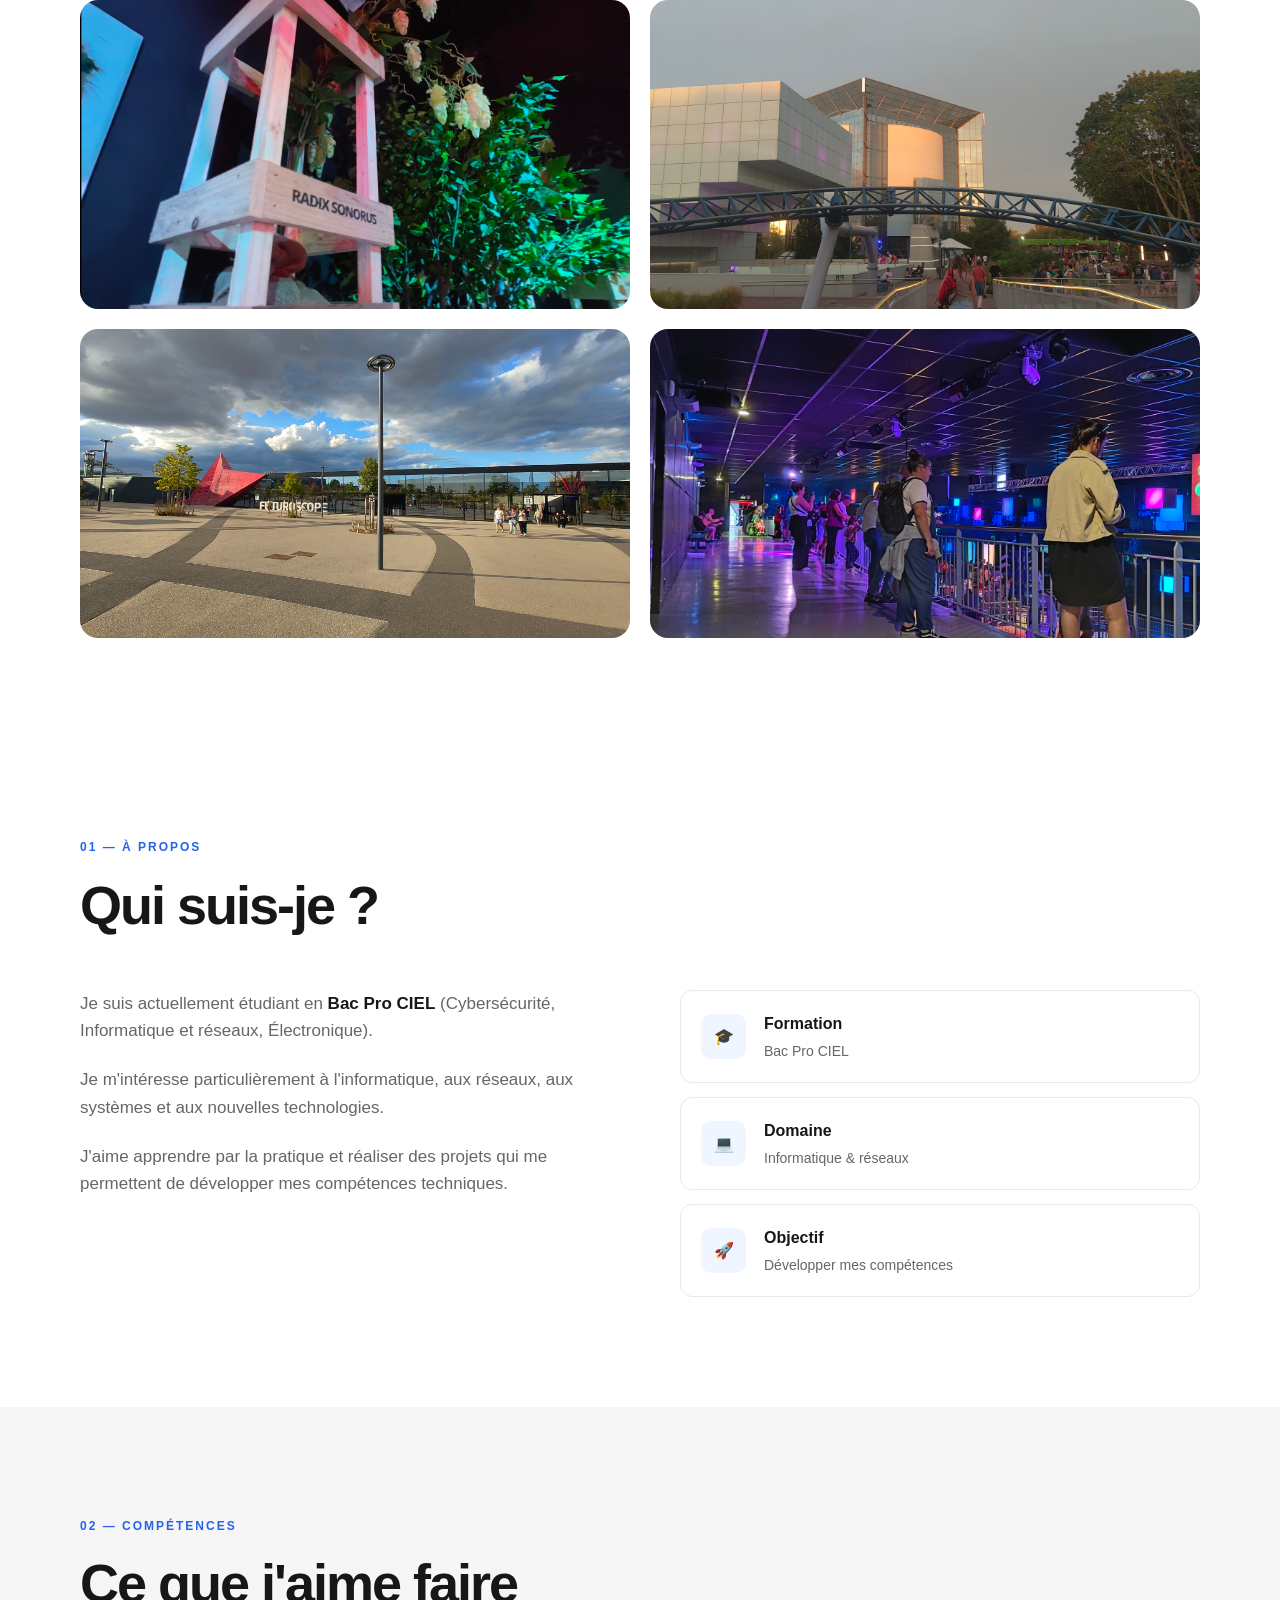
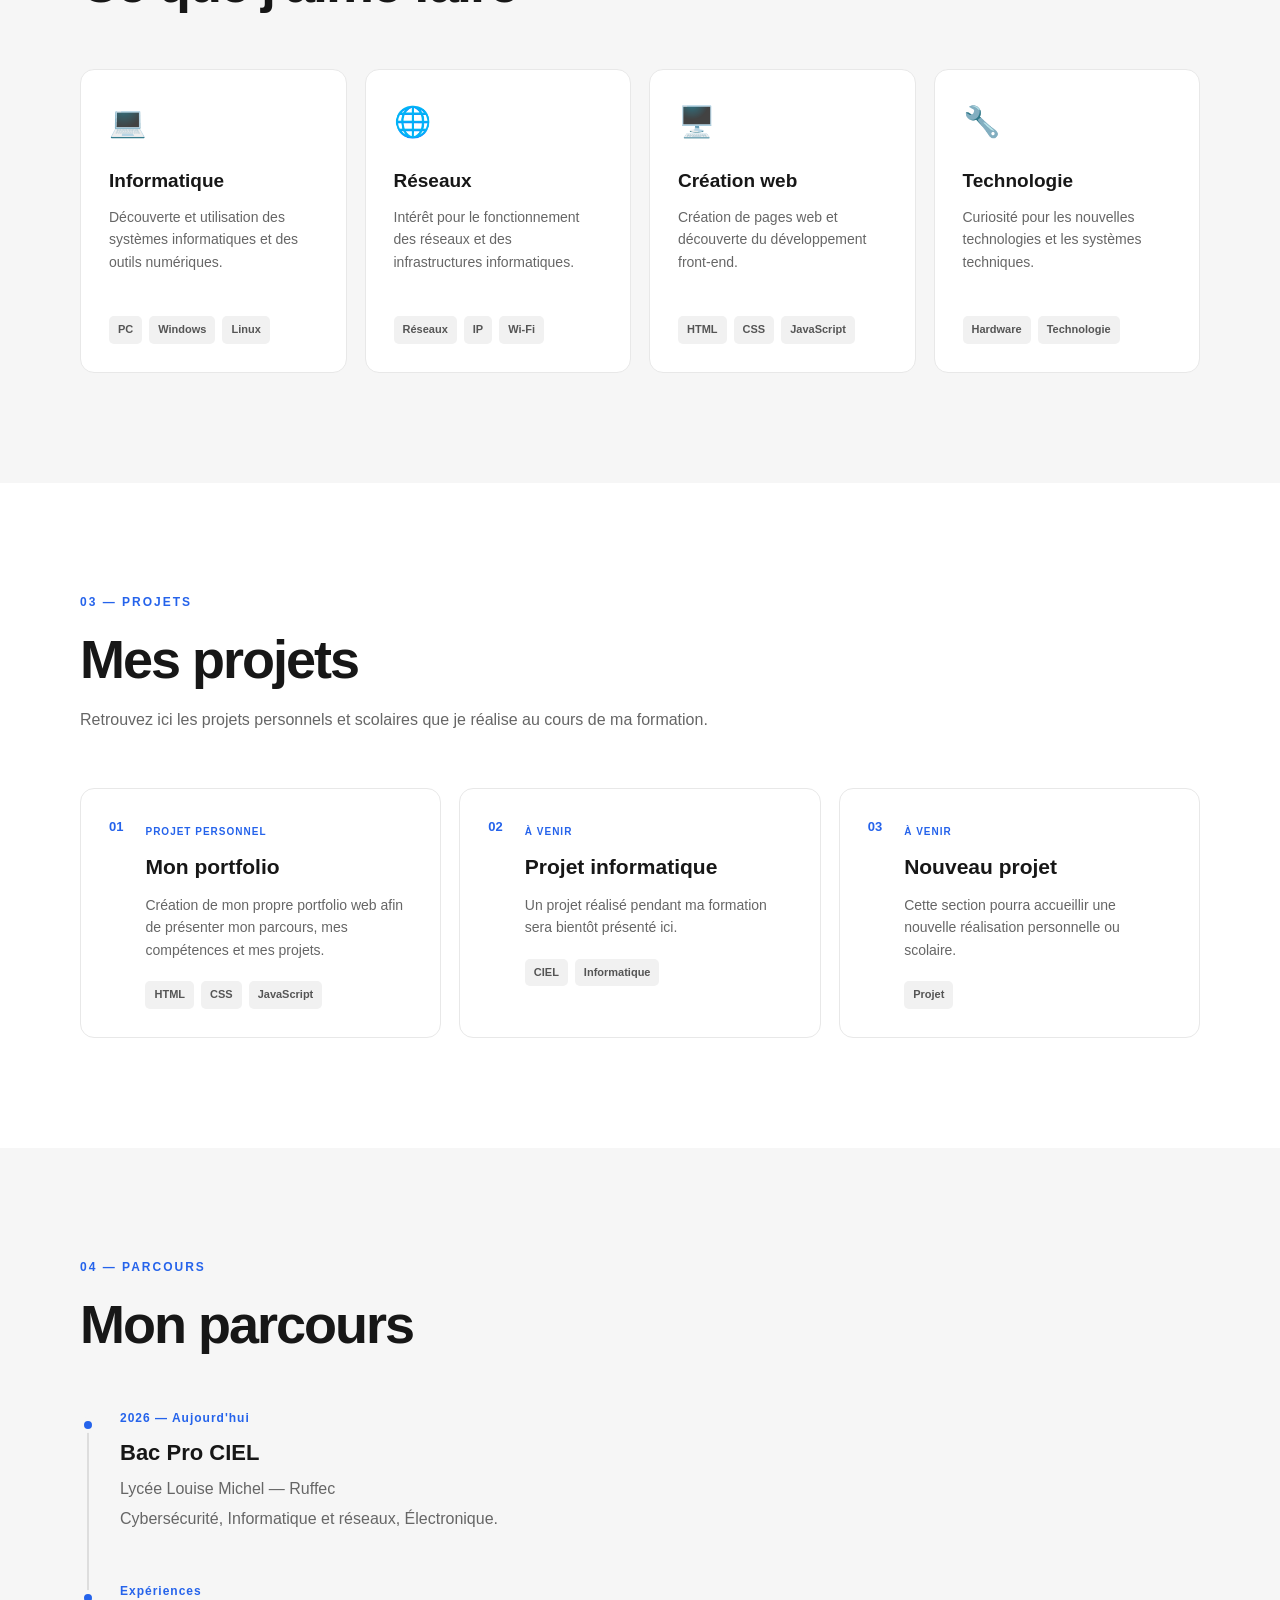
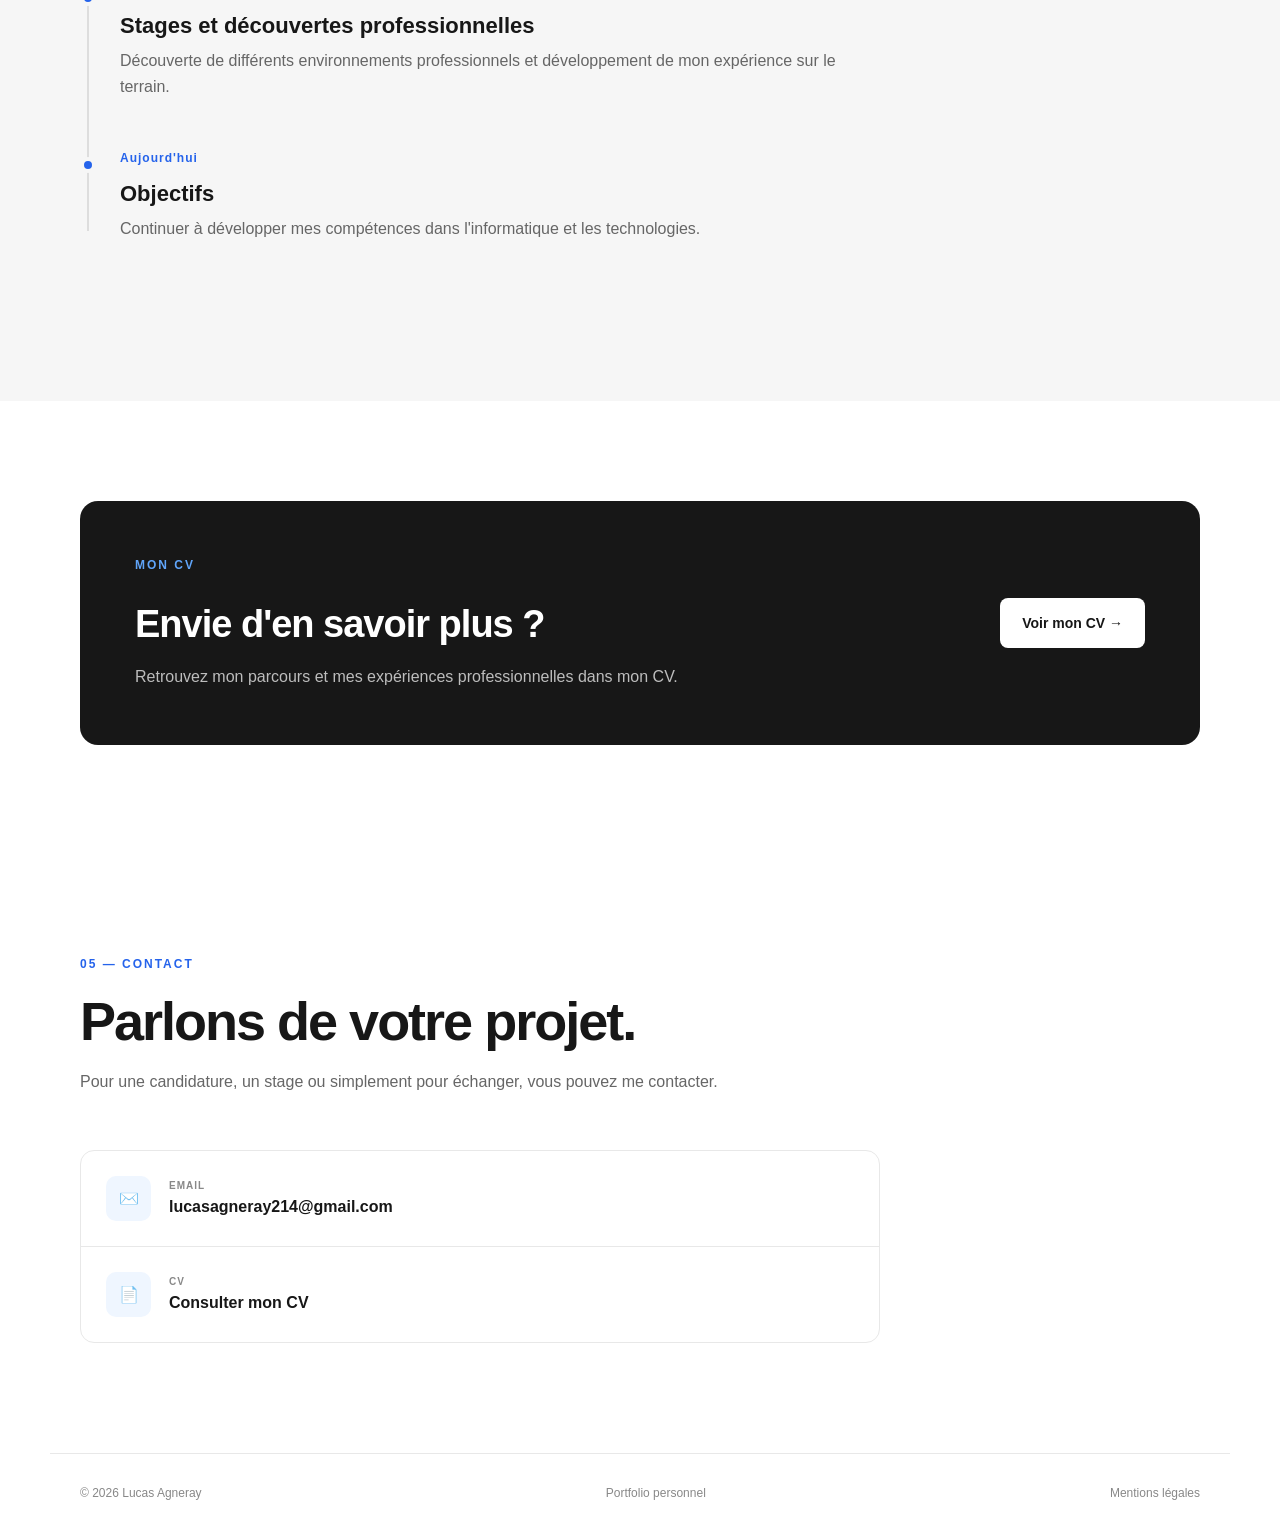
==== commit b90e8522: "Amélioration du design des mentions légales" ====
--- a/index.html
+++ b/index.html
@@ -649,6 +649,9 @@
             Portfolio personnel
         </p>
 
+        <a href="mentions-legales.html">
+    Mentions légales
+</a>
     </footer>
 
 
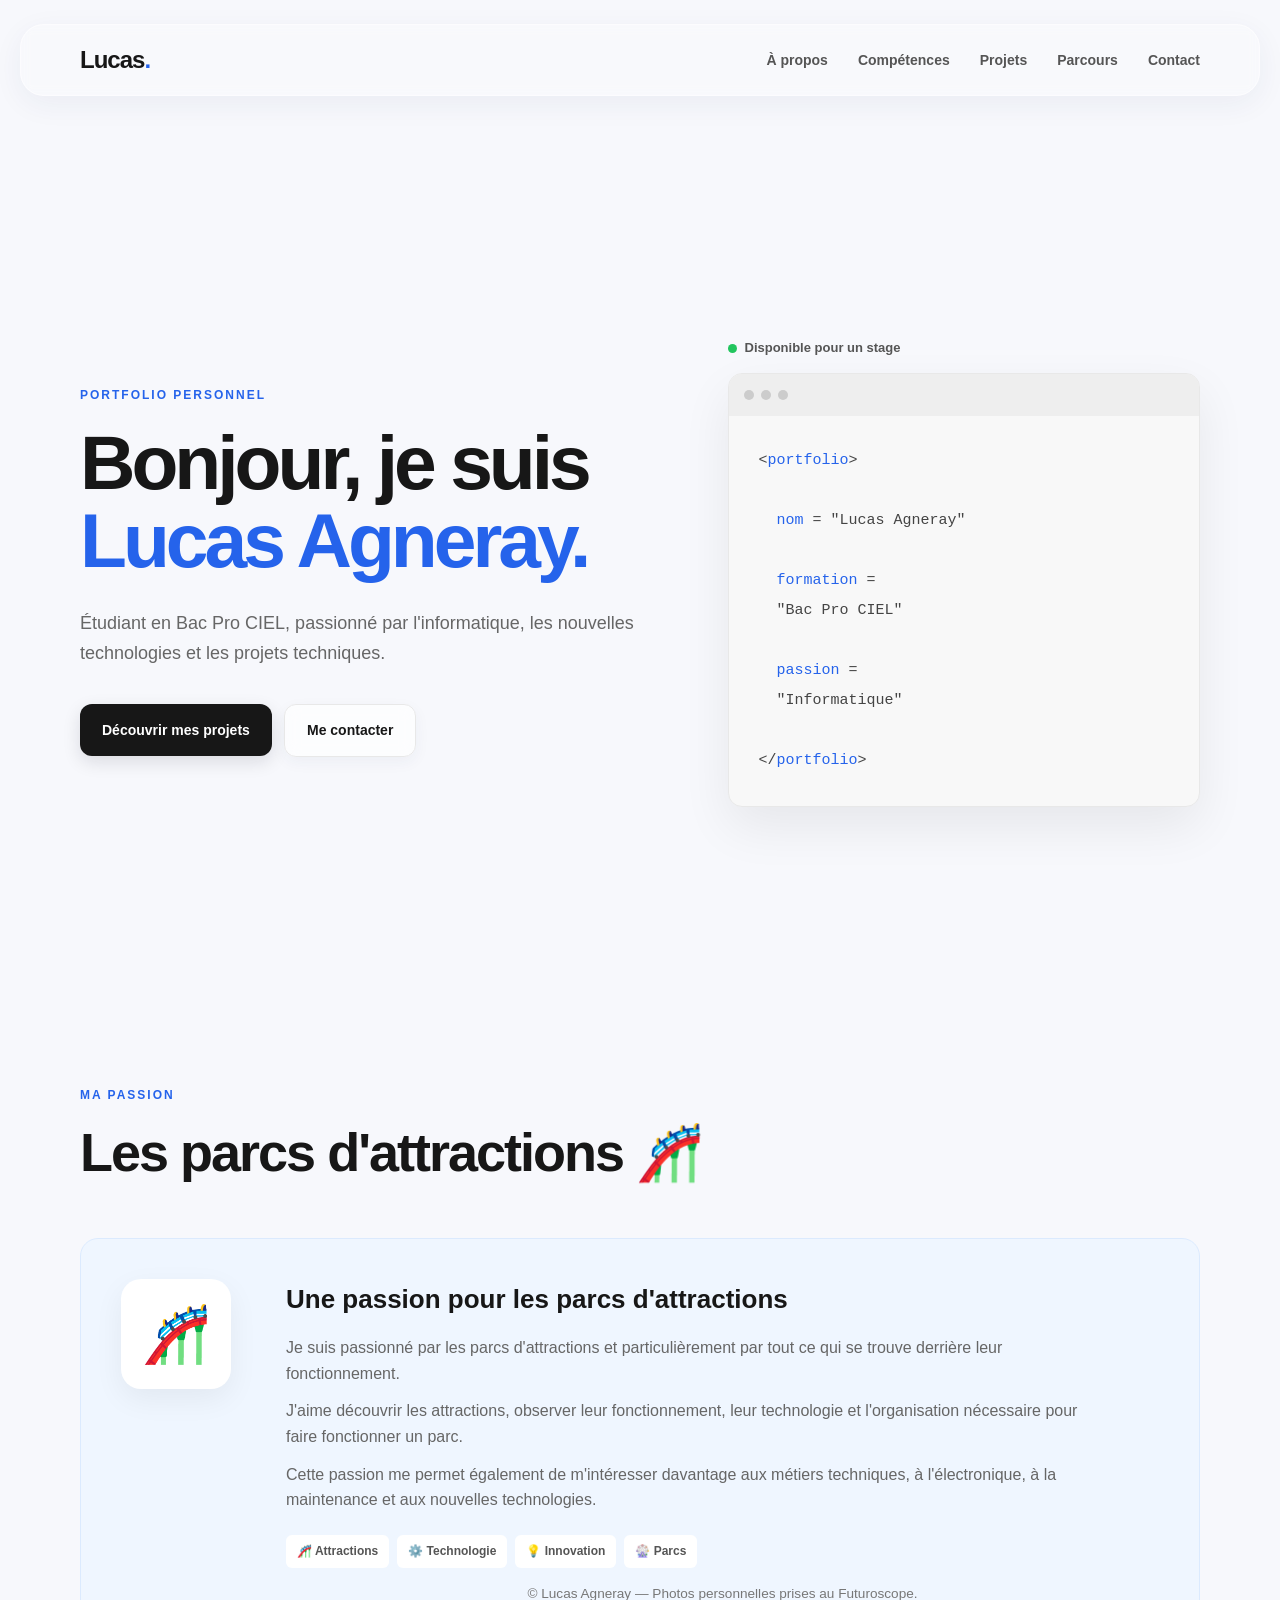
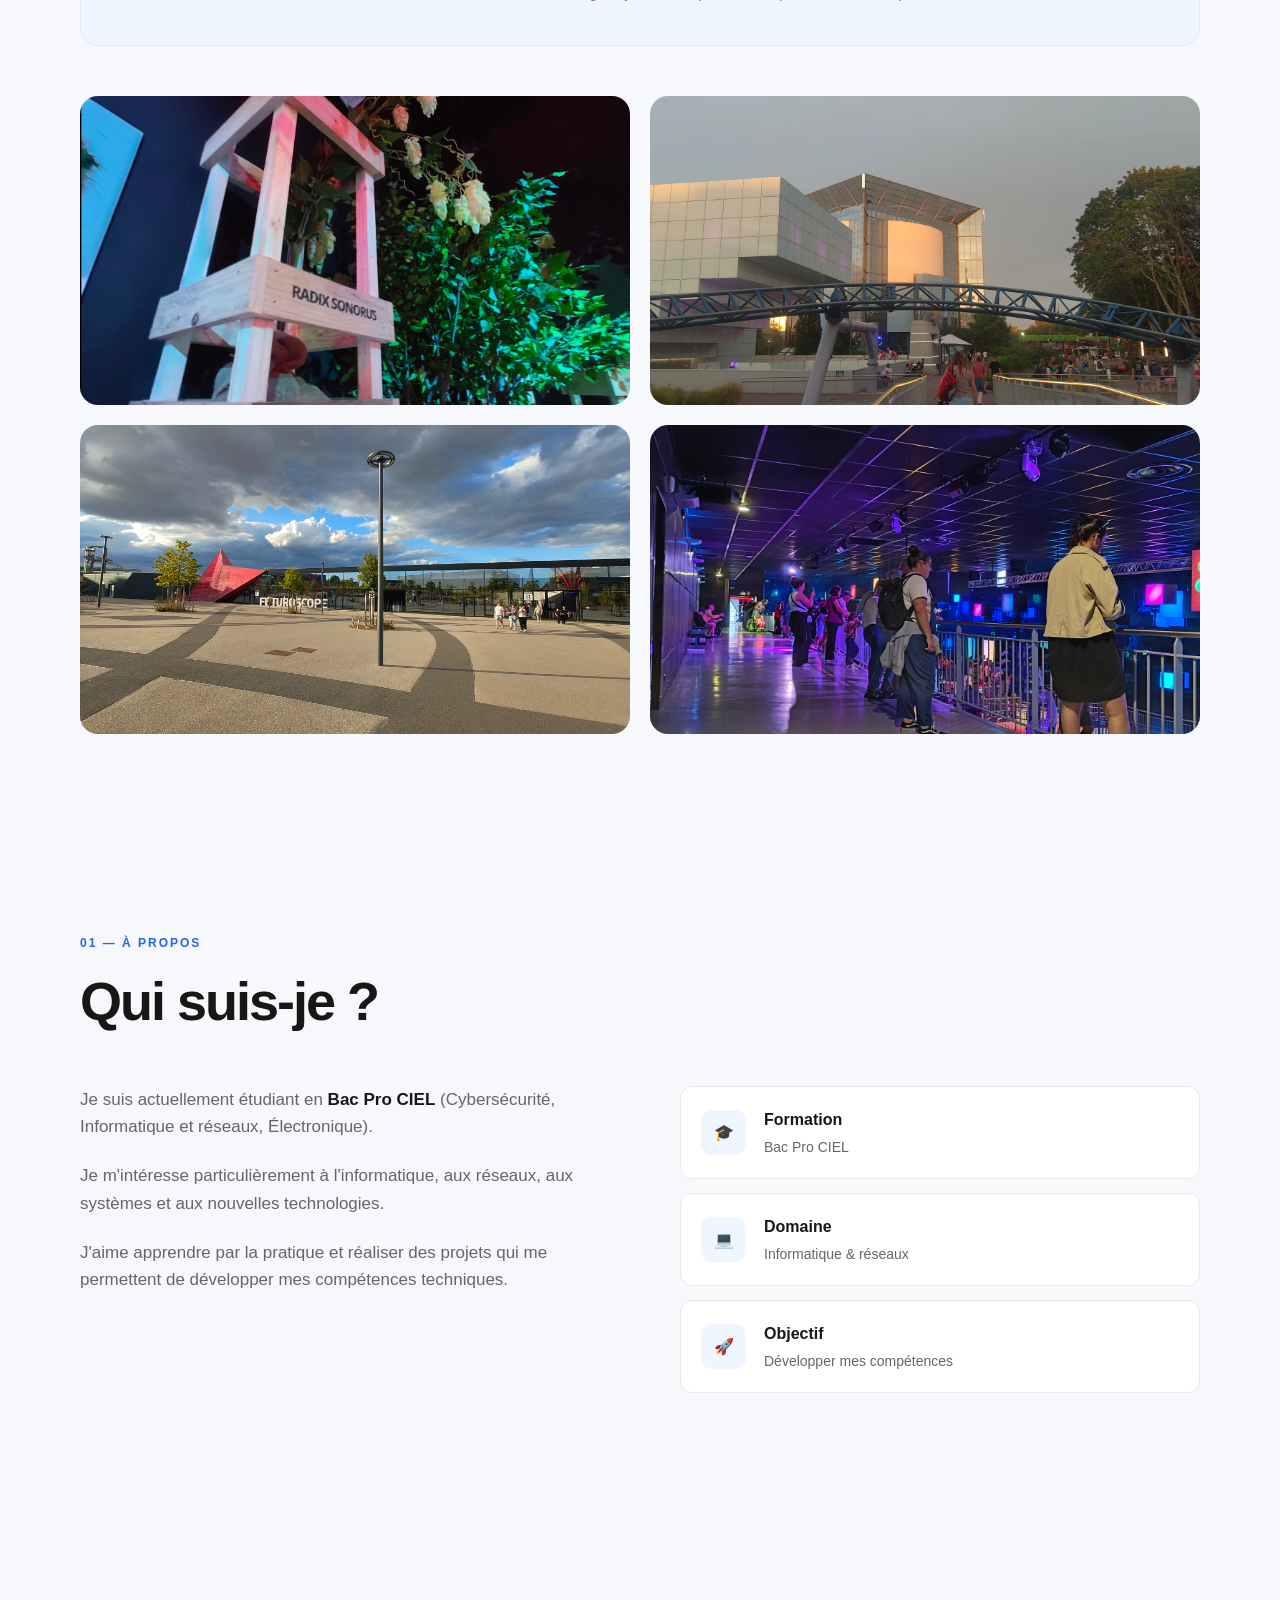
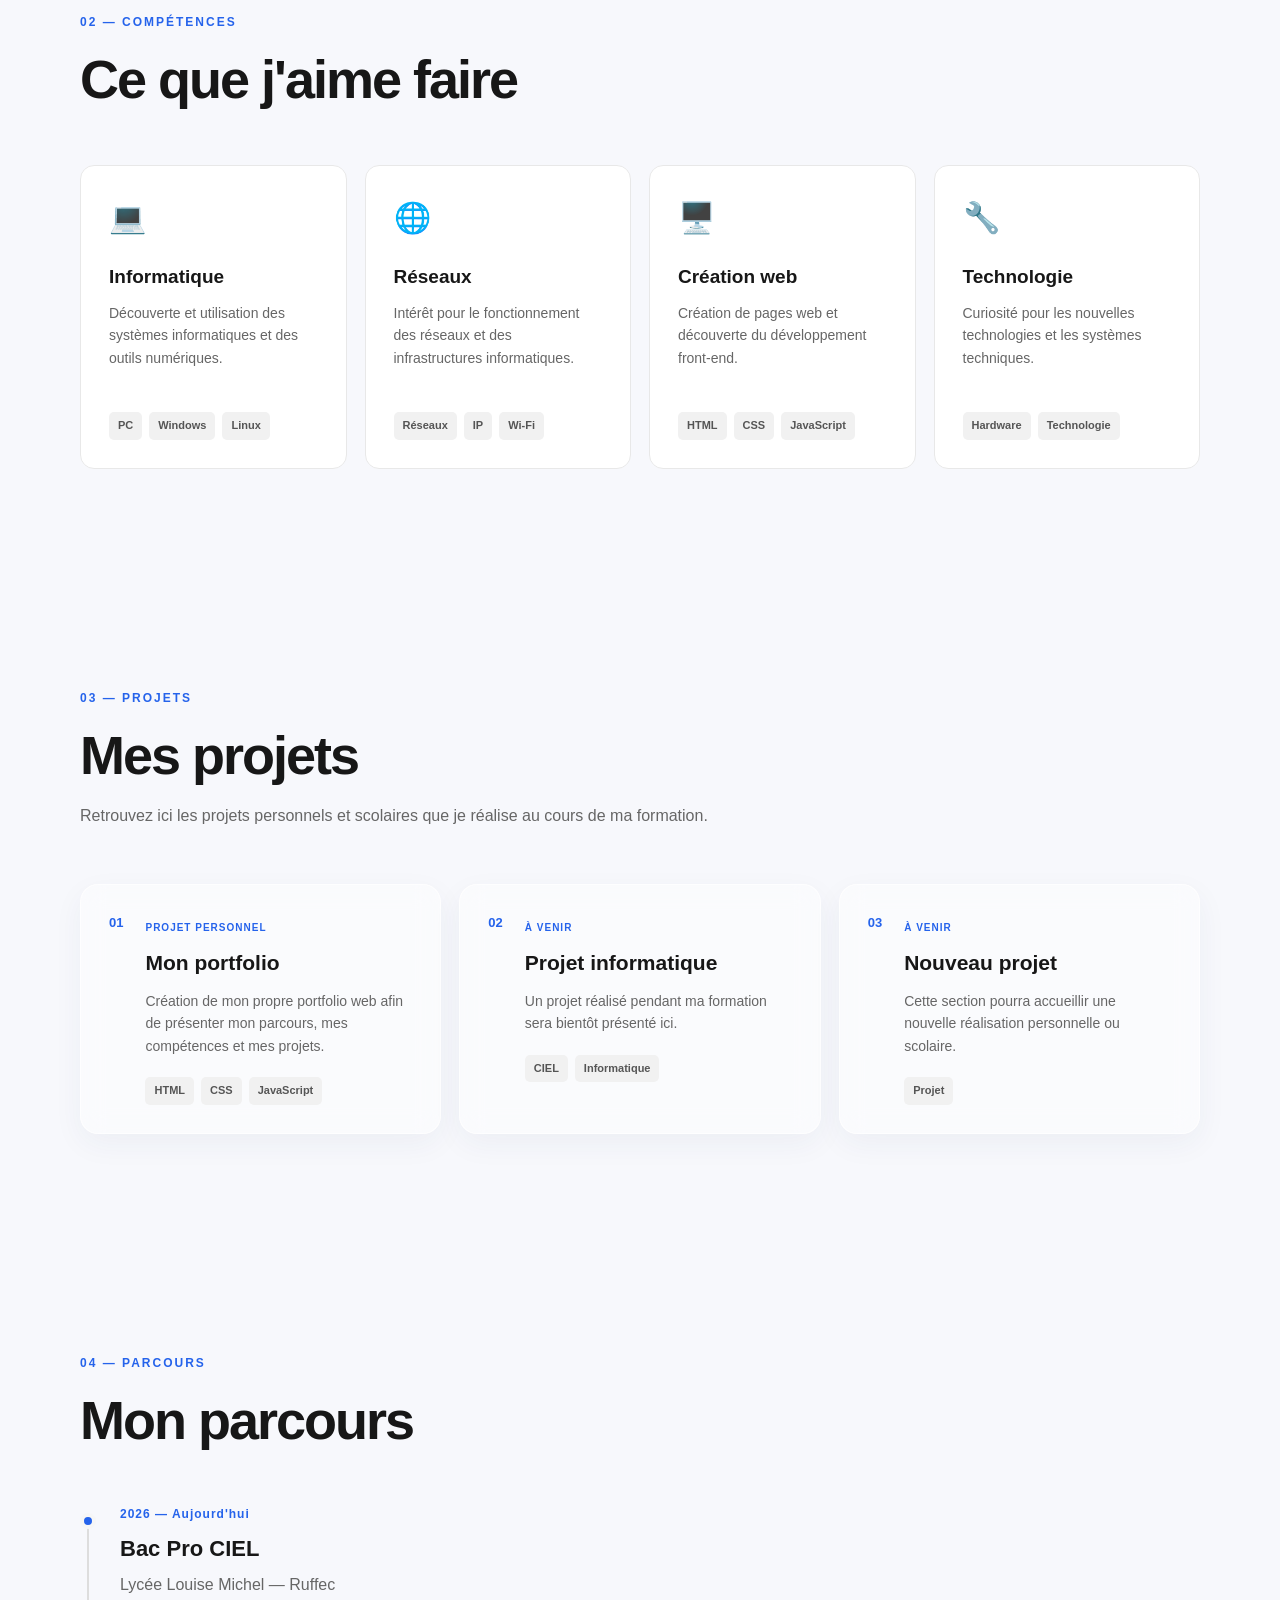
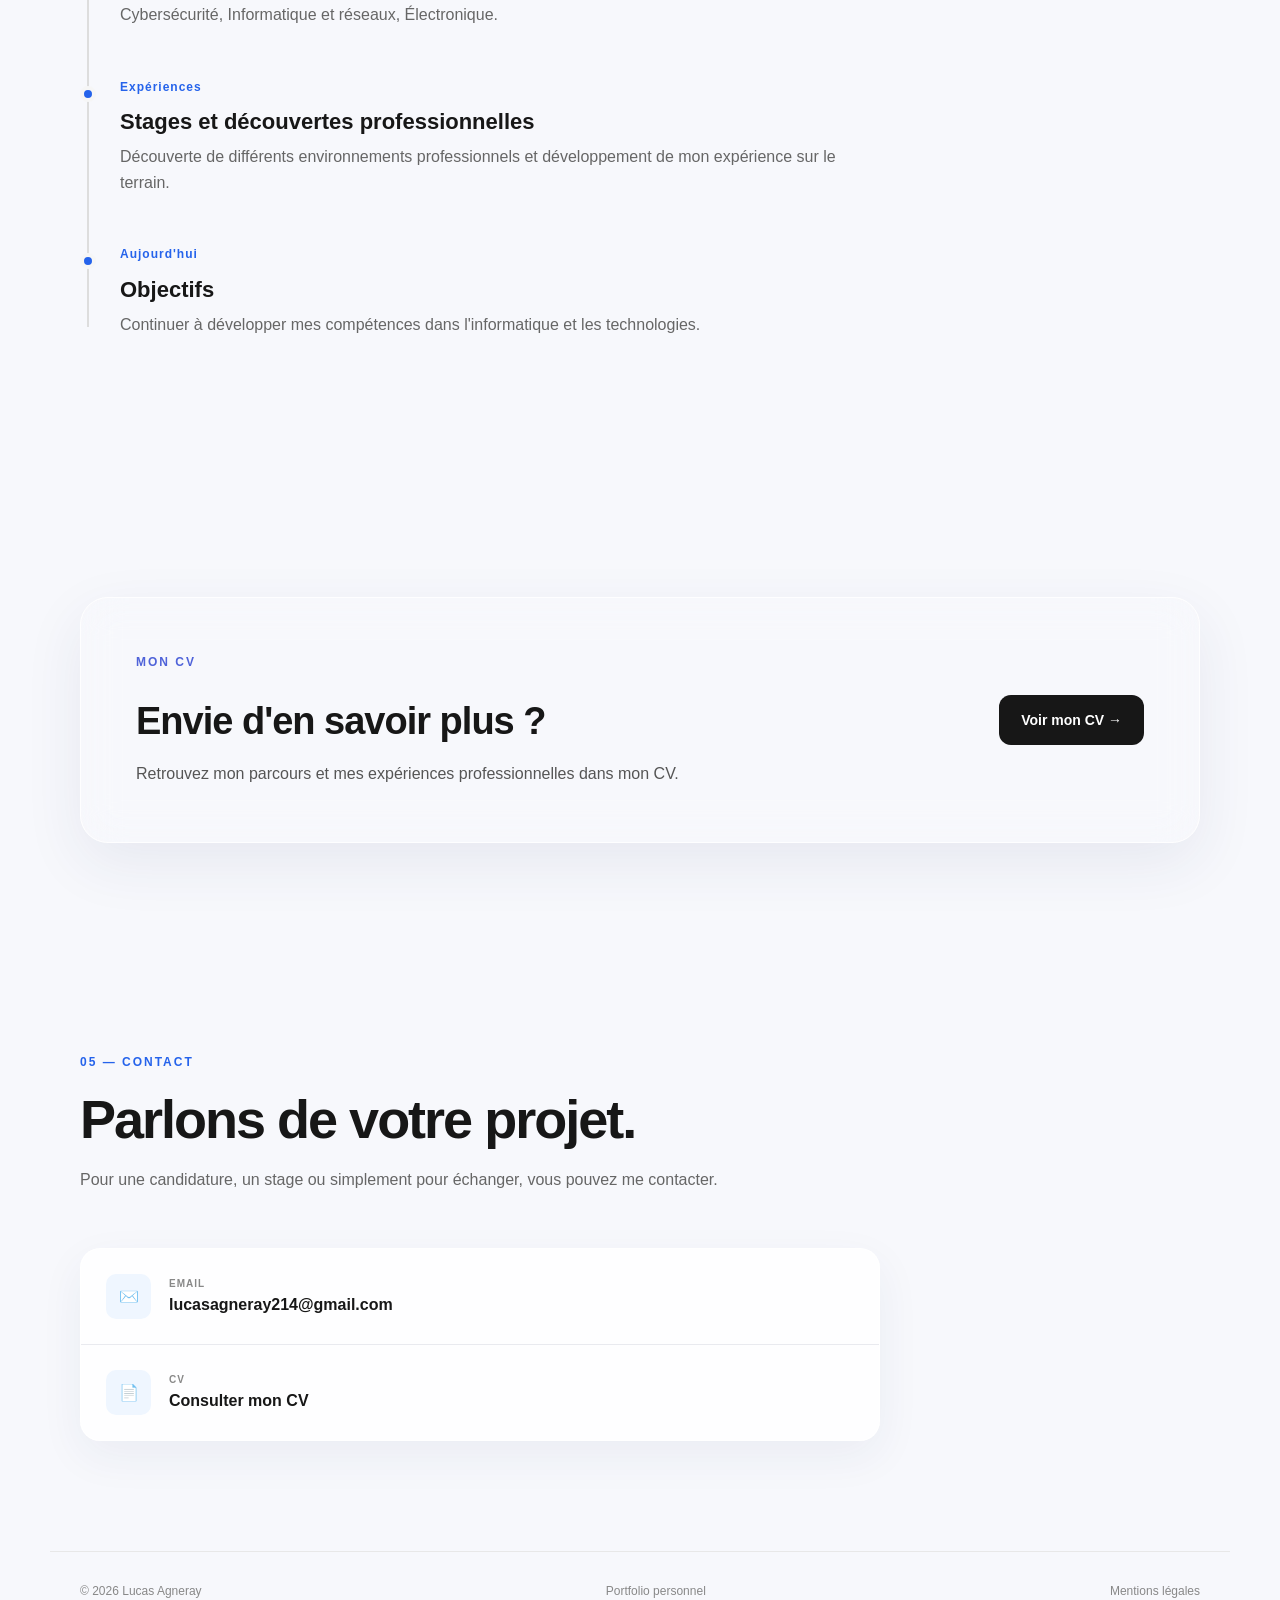
==== commit 99594021: "Mise à jour du portfolio" ====
--- a/index.html
+++ b/index.html
@@ -12,8 +12,16 @@
 
     <link rel="stylesheet" href="style.css">
 </head>
-
 <body>
+    <div class="animated-background" aria-hidden="true">
+    <div class="color-halo halo-1"></div>
+    <div class="color-halo halo-2"></div>
+    <div class="color-halo halo-3"></div>
+    <div class="color-halo halo-4"></div>
+    <div class="color-halo halo-5"></div>
+</div>
+
+    
 
     <!-- ================= HEADER ================= -->
 
@@ -653,9 +661,12 @@
     Mentions légales
 </a>
     </footer>
+    <button id="backToTop" aria-label="Retour en haut">
+    ↑
+</button>
 
 
     <script src="script.js"></script>
-
+    
 </body>
 </html>
--- a/style.css
+++ b/style.css
@@ -15,7 +15,7 @@
 body {
     font-family: Arial, Helvetica, sans-serif;
     color: #171717;
-    background: #ffffff;
+    background: #f7f8fc;
     line-height: 1.6;
 }
 
@@ -48,16 +48,31 @@
    HEADER
 ================================================== */
 
+header {
+    position: sticky;
+    top: 12px;
+    z-index: 1000;
+
+    width: calc(100% - 40px) !important;
+    height: 72px;
+    margin: 12px 20px !important;
+    box-sizing: border-box;
+
+    background: rgba(255, 255, 255, 0.15);
+
+    backdrop-filter: blur(6px);
+    -webkit-backdrop-filter: blur(6px);
+
+    border: 1px solid rgba(255, 255, 255, 0.55);
+    border-radius: 24px !important;
+
+    box-shadow: 0 8px 30px rgba(40, 50, 100, 0.06);
+
+    overflow: hidden;
+}
+
 .header {
-    position: fixed;
-    top: 0;
-    left: 0;
-    width: 100%;
     height: 72px;
-    background: rgba(255, 255, 255, 0.92);
-    backdrop-filter: blur(12px);
-    border-bottom: 1px solid rgba(0, 0, 0, 0.06);
-    z-index: 1000;
 }
 
 .navbar {
@@ -69,6 +84,10 @@
     display: flex;
     align-items: center;
     justify-content: space-between;
+}
+
+header nav {
+    background: transparent !important;
 }
 
 .logo {
@@ -155,38 +174,58 @@
     flex-wrap: wrap;
 }
 
+
+/* ==================================================
+   BOUTONS
+================================================== */
+
 .button {
     display: inline-flex;
     align-items: center;
     justify-content: center;
 
     padding: 14px 22px;
-    border-radius: 8px;
+    border-radius: 12px;
 
     font-size: 14px;
     font-weight: 700;
 
-    transition: 0.2s;
+    transition:
+        transform 0.25s ease,
+        box-shadow 0.25s ease,
+        background 0.25s ease,
+        color 0.25s ease,
+        border-color 0.25s ease;
 }
 
 .button.primary {
     background: var(--black);
     color: white;
+    box-shadow: 0 6px 18px rgba(20, 20, 30, 0.12);
 }
 
 .button.primary:hover {
-    transform: translateY(-2px);
+    transform: translateY(-3px) scale(1.02);
     background: #333;
+    box-shadow: 0 10px 25px rgba(20, 20, 30, 0.18);
 }
 
 .button.secondary {
     border: 1px solid var(--border);
-    background: white;
+    background: rgba(255, 255, 255, 0.65);
+
+    backdrop-filter: blur(8px);
+    -webkit-backdrop-filter: blur(8px);
+
+    box-shadow: 0 5px 15px rgba(40, 50, 100, 0.05);
 }
 
 .button.secondary:hover {
+    transform: translateY(-3px) scale(1.02);
     border-color: var(--accent);
     color: var(--accent);
+
+    box-shadow: 0 10px 25px rgba(40, 50, 100, 0.10);
 }
 
 
@@ -213,6 +252,7 @@
 .status-dot {
     width: 9px;
     height: 9px;
+
     background: #22c55e;
     border-radius: 50%;
 }
@@ -221,22 +261,28 @@
     background: #f8f8f8;
     border: 1px solid var(--border);
     border-radius: 14px;
+
     overflow: hidden;
+
     box-shadow: 0 20px 50px rgba(0, 0, 0, 0.07);
 }
 
 .window-top {
     height: 42px;
+
     display: flex;
     align-items: center;
     gap: 7px;
+
     padding: 0 15px;
+
     background: #eeeeee;
 }
 
 .window-top span {
     width: 10px;
     height: 10px;
+
     border-radius: 50%;
     background: #cccccc;
 }
@@ -262,17 +308,26 @@
    SECTIONS
 ================================================== */
 
+section {
+    position: relative;
+    background: transparent !important;
+}
+
 .section {
     max-width: 1180px;
     margin: auto;
     padding: 110px 30px;
+
+    background: transparent !important;
 }
 
 .gray-section {
     max-width: none;
+
     padding-left: max(30px, calc((100% - 1120px) / 2));
     padding-right: max(30px, calc((100% - 1120px) / 2));
-    background: var(--light-gray);
+
+    background: transparent !important;
 }
 
 .section-title {
@@ -330,6 +385,7 @@
 
     border: 1px solid var(--border);
     border-radius: 12px;
+
     background: white;
 }
 
@@ -370,6 +426,7 @@
     background: white;
     border: 1px solid var(--border);
     border-radius: 14px;
+
     padding: 28px;
 
     transition: 0.25s;
@@ -406,6 +463,7 @@
 .tags span {
     background: #f1f1f1;
     border-radius: 5px;
+
     padding: 5px 9px;
 
     font-size: 11px;
@@ -425,20 +483,36 @@
 }
 
 .project-card {
-    border: 1px solid var(--border);
-    border-radius: 14px;
+    border: 1px solid rgba(255, 255, 255, 0.65);
+    border-radius: 18px;
+
     padding: 28px;
 
     display: grid;
     grid-template-columns: auto 1fr;
     gap: 22px;
 
-    transition: 0.25s;
+    background: rgba(255, 255, 255, 0.42);
+
+    backdrop-filter: blur(12px);
+    -webkit-backdrop-filter: blur(12px);
+
+    box-shadow: 0 10px 30px rgba(40, 50, 100, 0.05);
+
+    transition:
+        transform 0.25s ease,
+        box-shadow 0.25s ease,
+        border-color 0.25s ease,
+        background 0.25s ease;
 }
 
 .project-card:hover {
-    border-color: #cfcfcf;
-    transform: translateY(-4px);
+    border-color: rgba(255, 255, 255, 0.9);
+    background: rgba(255, 255, 255, 0.52);
+
+    transform: translateY(-5px);
+
+    box-shadow: 0 15px 40px rgba(40, 50, 100, 0.10);
 }
 
 .project-number {
@@ -483,17 +557,20 @@
     bottom: 10px;
 
     width: 2px;
+
     background: #dddddd;
 }
 
 .timeline-item {
     position: relative;
+
     padding-left: 40px;
     margin-bottom: 50px;
 }
 
 .timeline-dot {
     position: absolute;
+
     left: 0;
     top: 8px;
 
@@ -502,15 +579,18 @@
 
     border-radius: 50%;
     background: var(--accent);
+
     border: 4px solid var(--light-gray);
 }
 
 .timeline-date {
     display: block;
+
     color: var(--accent);
     font-size: 12px;
     font-weight: 800;
     letter-spacing: 1px;
+
     margin-bottom: 7px;
 }
 
@@ -526,42 +606,161 @@
 
 
 /* ==================================================
-   CV SECTION
+   PASSION
+================================================== */
+
+.passion-section {
+    padding-top: 90px;
+    padding-bottom: 90px;
+}
+
+.passion-card {
+    display: grid;
+    grid-template-columns: 130px 1fr;
+    gap: 35px;
+
+    padding: 40px;
+
+    background: var(--accent-light);
+    border: 1px solid #dbeafe;
+    border-radius: 18px;
+}
+
+.passion-icon {
+    width: 110px;
+    height: 110px;
+
+    display: flex;
+    align-items: center;
+    justify-content: center;
+
+    background: white;
+    border-radius: 20px;
+
+    font-size: 55px;
+
+    box-shadow: 0 10px 30px rgba(0, 0, 0, 0.06);
+}
+
+.passion-content h3 {
+    font-size: 26px;
+    margin-bottom: 15px;
+}
+
+.passion-content p {
+    color: var(--gray);
+    margin-bottom: 12px;
+    max-width: 800px;
+}
+
+.passion-tags {
+    display: flex;
+    flex-wrap: wrap;
+    gap: 8px;
+    margin-top: 22px;
+}
+
+.passion-tags span {
+    padding: 7px 11px;
+
+    background: white;
+    border-radius: 6px;
+
+    font-size: 12px;
+    font-weight: 700;
+    color: #555;
+}
+
+
+/* ==================================================
+   GALERIE PASSION
+================================================== */
+
+.passion-gallery {
+    display: grid;
+    grid-template-columns: repeat(2, 1fr);
+    gap: 20px;
+
+    margin-top: 50px;
+}
+
+.passion-gallery img {
+    width: 100%;
+    aspect-ratio: 16 / 9;
+
+    object-fit: cover;
+    display: block;
+
+    border-radius: 18px;
+
+    transition: transform 0.3s ease;
+}
+
+.passion-gallery img:hover {
+    transform: scale(1.02);
+}
+
+.photo-credit {
+    margin-top: 15px;
+
+    text-align: center;
+
+    font-size: 0.85rem;
+    color: #777;
+}
+
+
+/* ==================================================
+   CV
 ================================================== */
 
 .cv-section {
     max-width: 1120px;
+
     margin: 100px auto;
     padding: 55px;
 
-    border-radius: 18px;
-
-    background: var(--black);
-    color: white;
+    border-radius: 28px;
+
+    background: rgba(255, 255, 255, 0.72);
+
+    backdrop-filter: blur(20px);
+    -webkit-backdrop-filter: blur(20px);
+
+    border: 1px solid rgba(255, 255, 255, 0.85);
+
+    box-shadow: 0 20px 60px rgba(40, 50, 100, 0.08);
+
+    color: var(--black);
 
     display: flex;
     justify-content: space-between;
     align-items: center;
+
     gap: 30px;
+
+    position: relative;
+    z-index: 2;
 }
 
 .cv-section .eyebrow {
-    color: #60a5fa;
+    color: #4f63d9;
 }
 
 .cv-section h2 {
     font-size: 38px;
     letter-spacing: -1px;
     margin-bottom: 10px;
+    color: var(--black);
 }
 
 .cv-section p {
-    color: #bdbdbd;
+    color: #555;
 }
 
 .white-button {
-    background: white;
-    color: var(--black);
+    background: var(--black);
+    color: white;
     white-space: nowrap;
 }
 
@@ -579,9 +778,20 @@
 }
 
 .contact-card {
-    border: 1px solid var(--border);
-    border-radius: 14px;
+    border: 1px solid rgba(255, 255, 255, 0.8);
+    border-radius: 20px;
+
     overflow: hidden;
+
+    background: rgba(255, 255, 255, 0.78);
+
+    backdrop-filter: blur(18px);
+    -webkit-backdrop-filter: blur(18px);
+
+    box-shadow: 0 15px 45px rgba(40, 50, 100, 0.06);
+
+    position: relative;
+    z-index: 2;
 }
 
 .contact-item {
@@ -591,7 +801,9 @@
 
     padding: 25px;
 
-    border-bottom: 1px solid var(--border);
+    border-bottom: 1px solid rgba(80, 90, 120, 0.12);
+
+    background: rgba(255, 255, 255, 0.25);
 }
 
 .contact-item:last-child {
@@ -612,6 +824,7 @@
 
 .contact-item small {
     display: block;
+
     color: #888;
     font-size: 10px;
     font-weight: 800;
@@ -633,8 +846,8 @@
 
 .footer {
     max-width: 1180px;
+
     margin: auto;
-
     padding: 30px;
 
     border-top: 1px solid var(--border);
@@ -648,15 +861,268 @@
 
 
 /* ==================================================
-   RESPONSIVE
+   FOND ANIMÉ
+================================================== */
+
+.animated-background {
+    position: fixed;
+    inset: 0;
+
+    width: 100%;
+    height: 100%;
+
+    overflow: hidden;
+    pointer-events: none;
+
+    z-index: 0;
+
+    background: #f7f8fc;
+}
+
+.color-halo {
+    position: absolute;
+
+    width: 380px;
+    height: 380px;
+
+    border-radius: 50%;
+
+    filter: blur(65px);
+
+    opacity: 0;
+
+    pointer-events: none;
+
+    will-change: transform, opacity, background;
+
+    animation:
+        halo-move 32s ease-in-out infinite,
+        halo-color 28s ease-in-out infinite;
+}
+
+.halo-1 {
+    top: -120px;
+    left: -100px;
+
+    background: rgba(70, 120, 255, 0.28);
+
+    animation-duration: 42s, 32s;
+    animation-delay: -8s, -12s;
+}
+
+.halo-2 {
+    top: 15%;
+    right: -150px;
+
+    width: 450px;
+    height: 450px;
+
+    background: rgba(150, 80, 255, 0.25);
+
+    animation-duration: 47s, 36s;
+    animation-delay: -20s, -5s;
+}
+
+.halo-3 {
+    bottom: -150px;
+    left: 12%;
+
+    width: 400px;
+    height: 400px;
+
+    background: rgba(40, 170, 255, 0.24);
+
+    animation-duration: 44s, 34s;
+    animation-delay: -27s, -18s;
+}
+
+.halo-4 {
+    top: 35%;
+    left: 40%;
+
+    width: 350px;
+    height: 350px;
+
+    background: rgba(220, 80, 220, 0.20);
+
+    animation-duration: 51s, 40s;
+    animation-delay: -14s, -27s;
+}
+
+.halo-5 {
+    top: 55%;
+    right: 12%;
+
+    width: 350px;
+    height: 350px;
+
+    background: rgba(30, 200, 180, 0.20);
+
+    animation-duration: 46s, 43s;
+    animation-delay: -32s, -10s;
+}
+
+
+/* ==================================================
+   ANIMATION DES HALOS
+================================================== */
+
+@keyframes halo-move {
+    0% {
+        transform: translate3d(-180px, -100px, 0) scale(0.85);
+    }
+
+    20% {
+        transform: translate3d(220px, 80px, 0) scale(1);
+    }
+
+    40% {
+        transform: translate3d(420px, 260px, 0) scale(1.08);
+    }
+
+    60% {
+        transform: translate3d(180px, 430px, 0) scale(0.95);
+    }
+
+    80% {
+        transform: translate3d(-250px, 250px, 0) scale(1.05);
+    }
+
+    100% {
+        transform: translate3d(-180px, -100px, 0) scale(0.85);
+    }
+}
+
+@keyframes halo-color {
+    0% {
+        opacity: 0.15;
+        background: rgba(50, 110, 255, 0.25);
+    }
+
+    15% {
+        opacity: 0.80;
+        background: rgba(60, 120, 255, 0.38);
+    }
+
+    30% {
+        opacity: 0.95;
+        background: rgba(120, 90, 255, 0.36);
+    }
+
+    45% {
+        opacity: 0.65;
+        background: rgba(190, 70, 255, 0.32);
+    }
+
+    60% {
+        opacity: 0.90;
+        background: rgba(30, 180, 255, 0.35);
+    }
+
+    75% {
+        opacity: 0.65;
+        background: rgba(230, 70, 210, 0.30);
+    }
+
+    90% {
+        opacity: 0.35;
+        background: rgba(20, 200, 180, 0.28);
+    }
+
+    100% {
+        opacity: 0.15;
+        background: rgba(50, 110, 255, 0.25);
+    }
+}
+
+
+/* ==================================================
+   CONTENU AU-DESSUS DU FOND
+================================================== */
+
+header,
+main,
+footer {
+    position: relative;
+    z-index: 1;
+}
+
+
+/* ==================================================
+   BOUTON RETOUR EN HAUT
+================================================== */
+
+#backToTop {
+    position: fixed;
+
+    right: 25px;
+    bottom: 25px;
+
+    z-index: 9999;
+
+    width: 50px;
+    height: 50px;
+
+    display: flex;
+    align-items: center;
+    justify-content: center;
+
+    border: 1px solid rgba(255, 255, 255, 0.65);
+    border-radius: 16px;
+
+    background: rgba(255, 255, 255, 0.25);
+
+    backdrop-filter: blur(8px);
+    -webkit-backdrop-filter: blur(8px);
+
+    box-shadow: 0 8px 25px rgba(40, 50, 100, 0.10);
+
+    color: var(--black);
+    font-size: 22px;
+    font-weight: 700;
+
+    cursor: pointer;
+
+    opacity: 0;
+    visibility: hidden;
+
+    transform: translateY(10px);
+
+    transition:
+        opacity 0.25s ease,
+        visibility 0.25s ease,
+        transform 0.25s ease,
+        background 0.25s ease,
+        box-shadow 0.25s ease;
+}
+
+#backToTop.visible {
+    opacity: 1;
+    visibility: visible;
+    transform: translateY(0);
+}
+
+#backToTop:hover {
+    background: rgba(255, 255, 255, 0.45);
+
+    transform: translateY(-3px);
+
+    box-shadow: 0 12px 30px rgba(40, 50, 100, 0.15);
+}
+
+
+/* ==================================================
+   RESPONSIVE — TABLETTE
 ================================================== */
 
 @media (max-width: 900px) {
 
     .nav-links {
         position: absolute;
+
         top: 72px;
         left: 0;
+
         width: 100%;
 
         display: none;
@@ -664,6 +1130,7 @@
         gap: 0;
 
         background: white;
+
         border-bottom: 1px solid var(--border);
     }
 
@@ -704,6 +1171,24 @@
 }
 
 
+/* ==================================================
+   RESPONSIVE — MOBILE
+================================================== */
+
+@media (max-width: 700px) {
+
+    .color-halo {
+        width: 450px;
+        height: 450px;
+        filter: blur(110px);
+    }
+
+    .passion-gallery {
+        grid-template-columns: 1fr;
+    }
+}
+
+
 @media (max-width: 600px) {
 
     .navbar {
@@ -748,89 +1233,6 @@
     .cv-section h2 {
         font-size: 30px;
     }
-
-    .footer {
-        padding: 25px 20px;
-    }
-
-    .code-window pre {
-        padding: 20px;
-    }
-
-    .code-window code {
-        font-size: 12px;
-    }
-}
-/* ==================================================
-   PASSION
-================================================== */
-
-.passion-section {
-    padding-top: 90px;
-    padding-bottom: 90px;
-}
-
-.passion-card {
-    display: grid;
-    grid-template-columns: 130px 1fr;
-    gap: 35px;
-
-    padding: 40px;
-
-    background: var(--accent-light);
-    border: 1px solid #dbeafe;
-    border-radius: 18px;
-}
-
-.passion-icon {
-    width: 110px;
-    height: 110px;
-
-    display: flex;
-    align-items: center;
-    justify-content: center;
-
-    background: white;
-    border-radius: 20px;
-
-    font-size: 55px;
-
-    box-shadow: 0 10px 30px rgba(0, 0, 0, 0.06);
-}
-
-.passion-content h3 {
-    font-size: 26px;
-    margin-bottom: 15px;
-}
-
-.passion-content p {
-    color: var(--gray);
-    margin-bottom: 12px;
-    max-width: 800px;
-}
-
-.passion-tags {
-    display: flex;
-    flex-wrap: wrap;
-    gap: 8px;
-    margin-top: 22px;
-}
-
-.passion-tags span {
-    padding: 7px 11px;
-
-    background: white;
-    border-radius: 6px;
-
-    font-size: 12px;
-    font-weight: 700;
-    color: #555;
-}
-
-
-/* VERSION MOBILE */
-
-@media (max-width: 600px) {
 
     .passion-card {
         grid-template-columns: 1fr;
@@ -847,39 +1249,15 @@
         font-size: 22px;
     }
 
-}
-/* ================= GALERIE PASSION ================= */
-
-.passion-gallery {
-    display: grid;
-    grid-template-columns: repeat(2, 1fr);
-    gap: 20px;
-    margin-top: 50px;
-}
-
-.passion-gallery img {
-    width: 100%;
-    aspect-ratio: 16 / 9;
-    object-fit: cover;
-    border-radius: 18px;
-    display: block;
-    transition: transform 0.3s ease;
-}
-
-.passion-gallery img:hover {
-    transform: scale(1.02);
-}
-
-@media (max-width: 700px) {
-    .passion-gallery {
-        grid-template-columns: 1fr;
-    }
-}
-/* ================= CRÉDIT PHOTOS ================= */
-
-.photo-credit {
-    margin-top: 15px;
-    text-align: center;
-    font-size: 0.85rem;
-    color: #777;
+    .footer {
+        padding: 25px 20px;
+    }
+
+    .code-window pre {
+        padding: 20px;
+    }
+
+    .code-window code {
+        font-size: 12px;
+    }
 }
